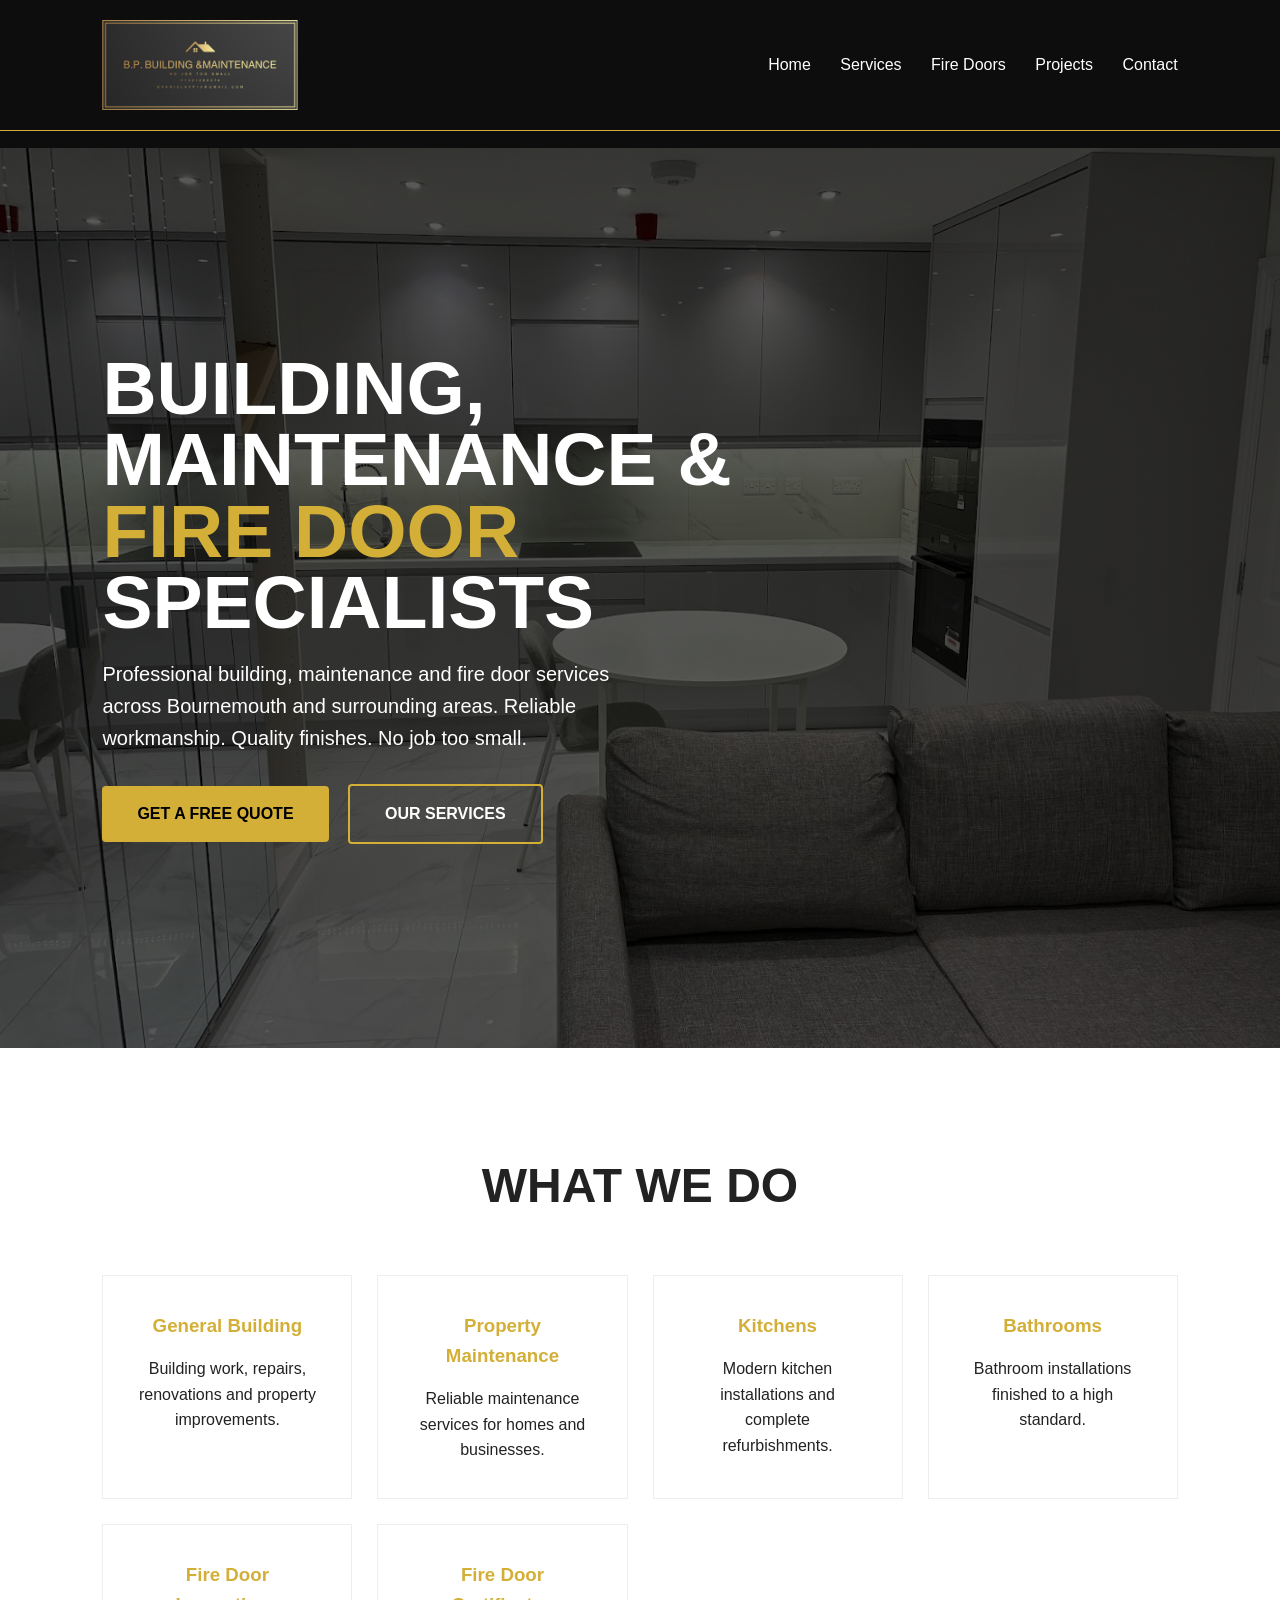
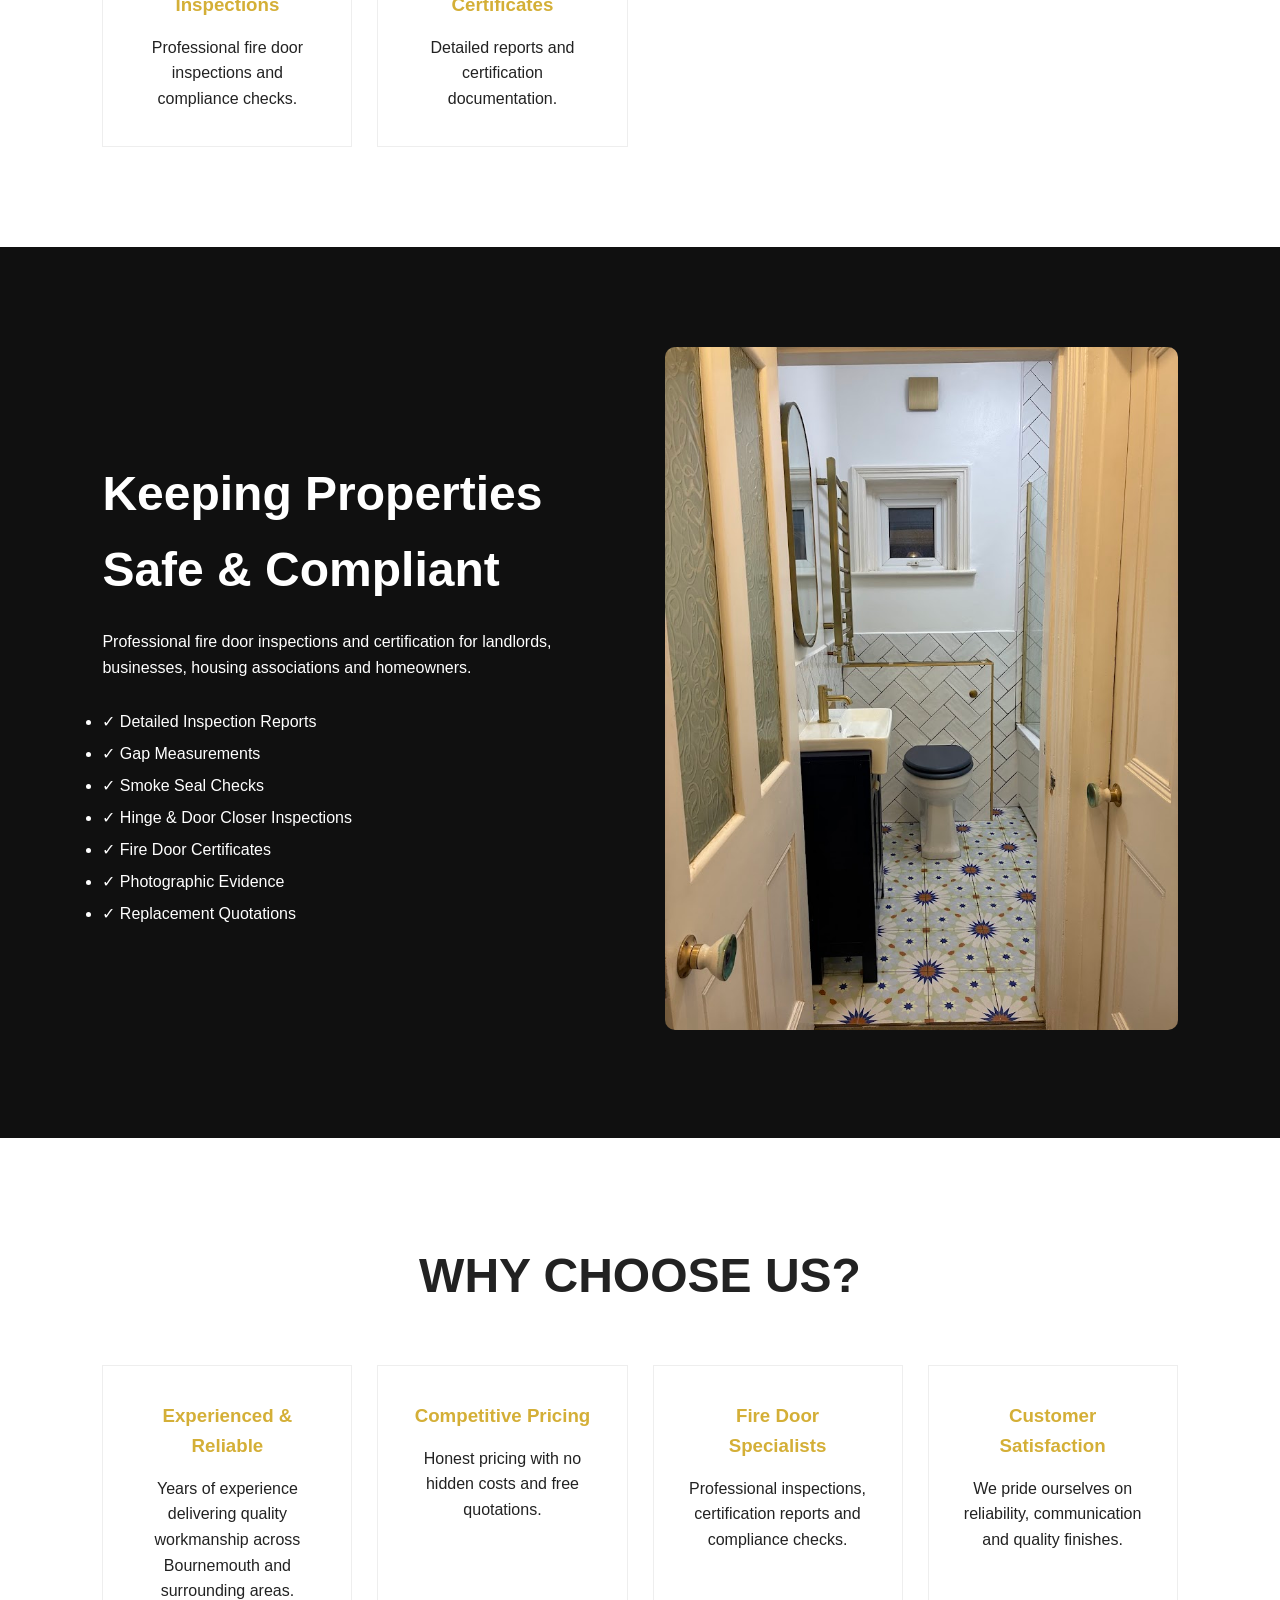
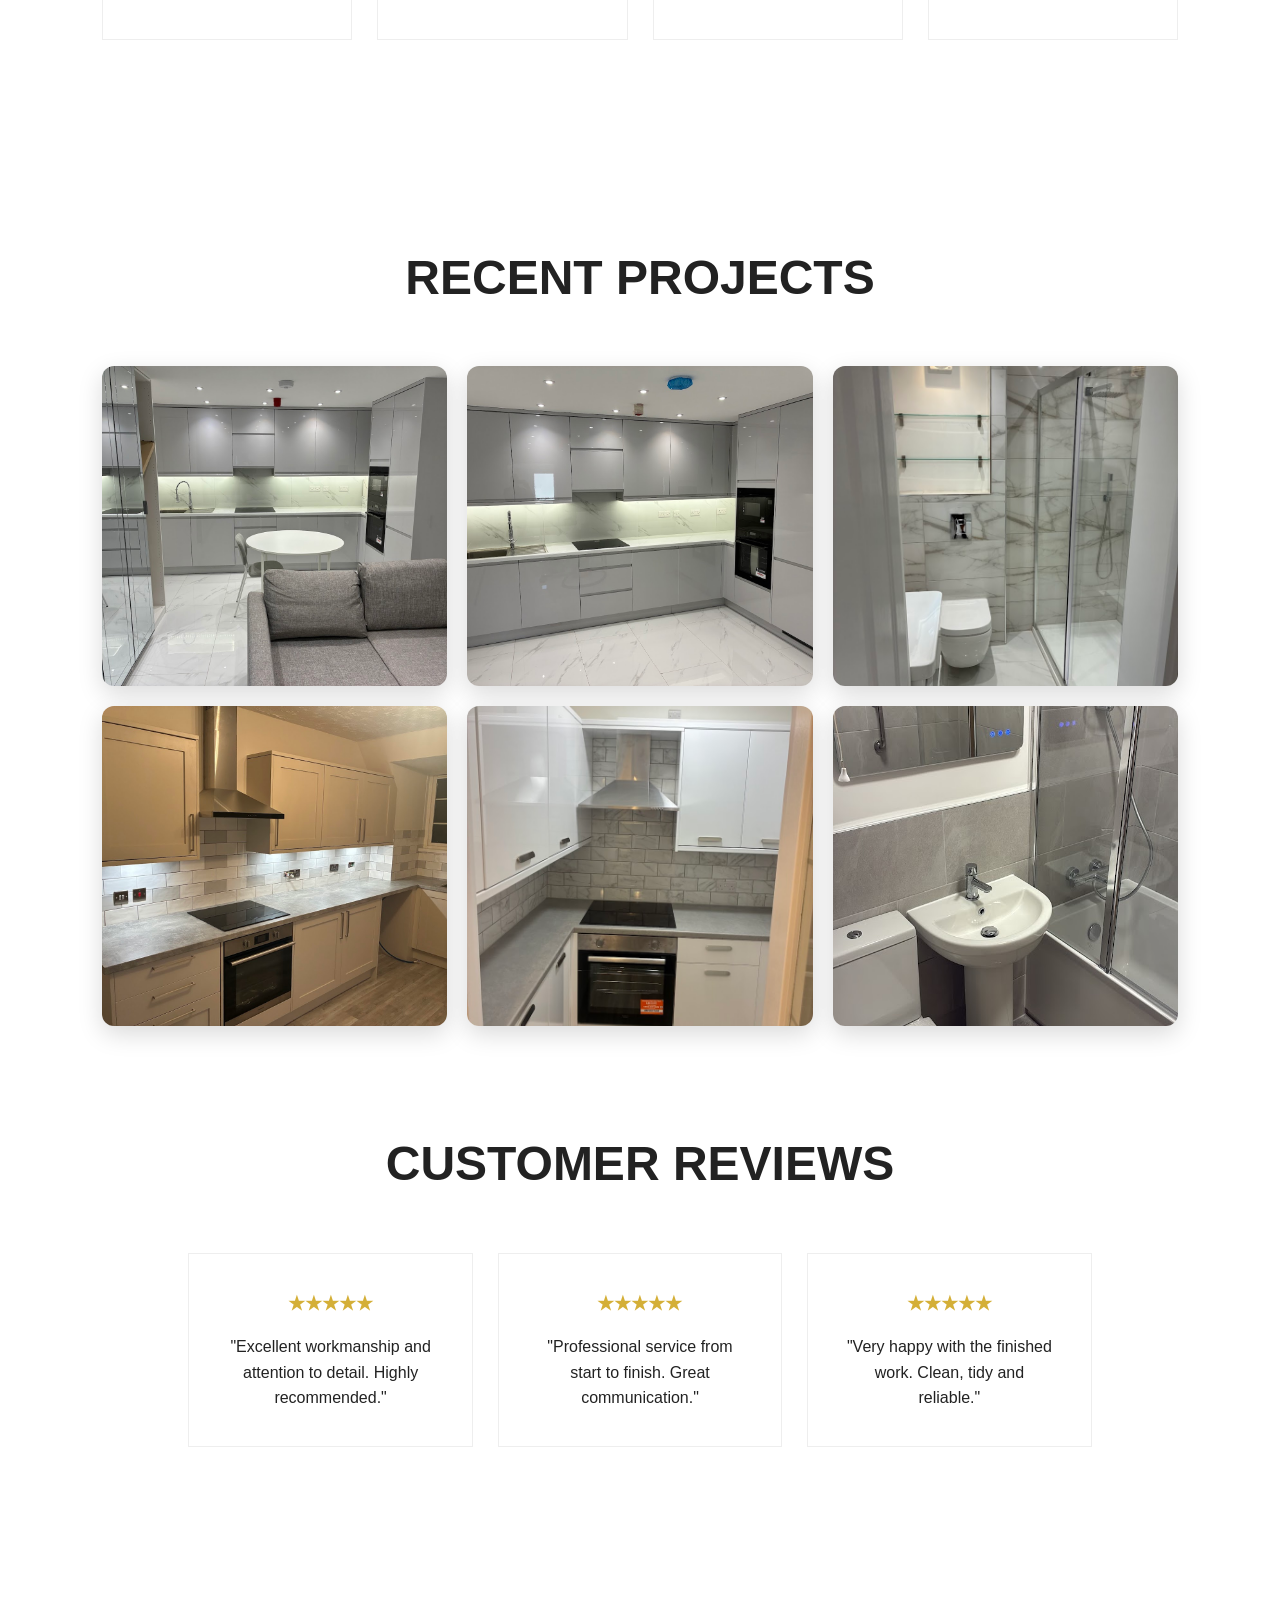
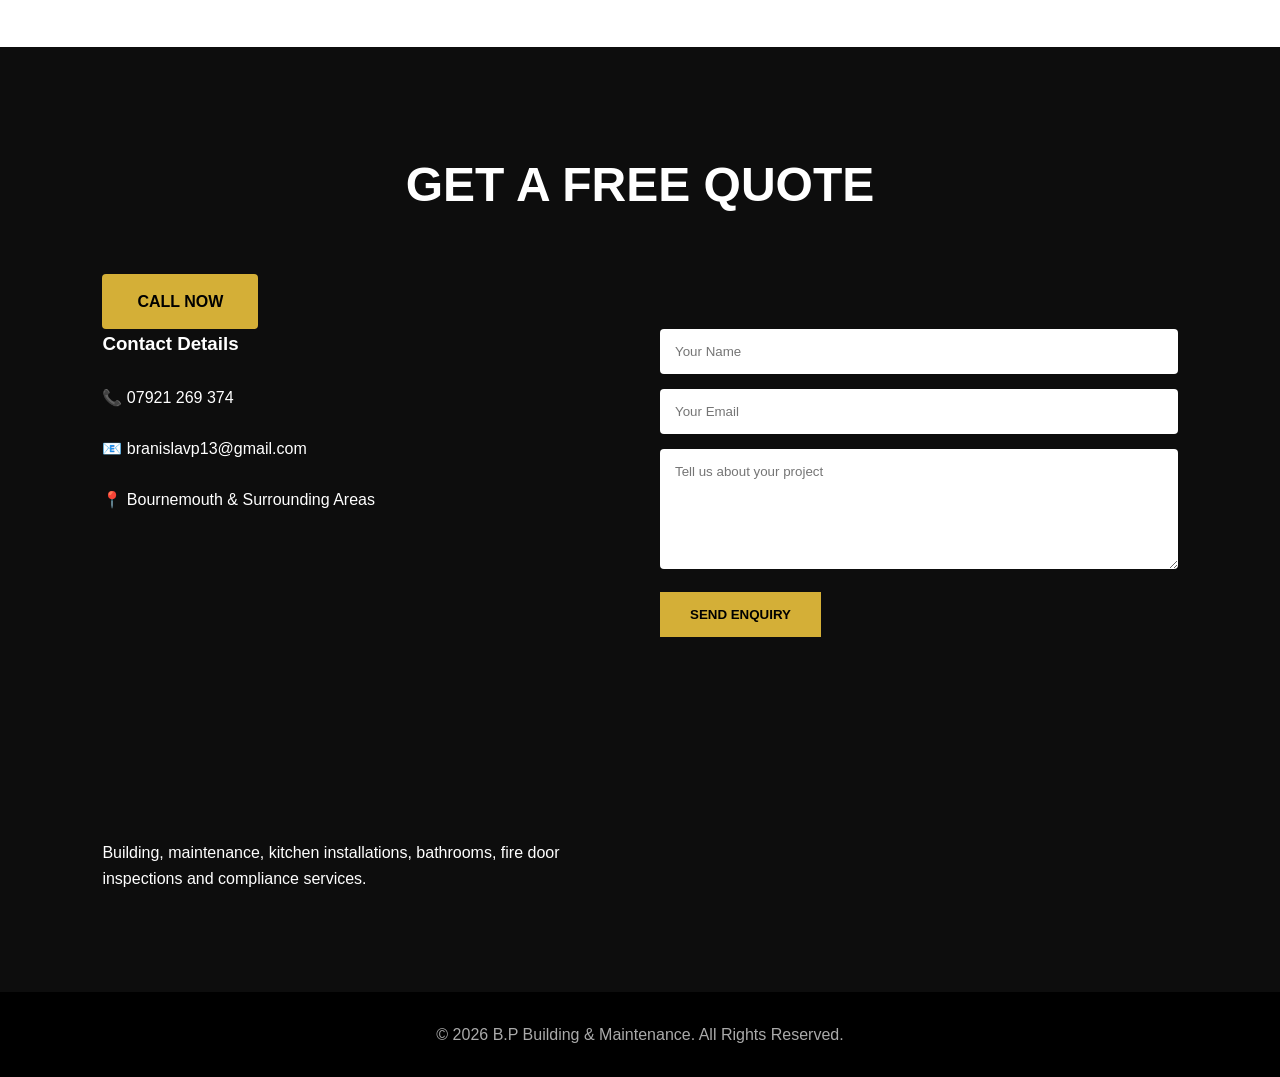
==== index.html @ b908ccd5 "Update index.html" ====
<!DOCTYPE html>
<html lang="en">
<head>
<meta charset="UTF-8">
<meta name="viewport" content="width=device-width, initial-scale=1.0">
<title>B.P Building & Maintenance</title>
<link rel="stylesheet" href="style.css">
</head>

<body>

<header>

<img src="Picture1.png" class="logo" alt="B.P Building & Maintenance">

<nav>
<a href="#home">Home</a>
<a href="#services">Services</a>
<a href="#firedoors">Fire Doors</a>
<a href="#projects">Projects</a>
<a href="#contact">Contact</a>
</nav>

</header>
<section style="background:#0d0d0d;color:white;padding:40px 8%;">
<div style="display:flex;justify-content:space-around;flex-wrap:wrap;text-align:center;gap:30px;">

<div>
<h2 style="color:#d4af37;">✓</h2>
<h3>Fully Insured</h3>
</div>

<div>
<h2 style="color:#d4af37;">£</h2>
<h3>Free Quotes</h3>
</div>

<div>
<h2 style="color:#d4af37;">★</h2>
<h3>Quality Workmanship</h3>
</div>

<div>
<h2 style="color:#d4af37;">🏠</h2>
<h3>Bournemouth Based</h3>
</div>

</div>
</section>
<section class="hero" id="home">

<div class="hero-content">

<h1>
BUILDING,<br>
MAINTENANCE &<br>
<span class="gold">FIRE DOOR</span><br>
SPECIALISTS
</h1>

<p>
Professional building, maintenance and fire door services across Bournemouth and surrounding areas.
Reliable workmanship. Quality finishes. No job too small.
</p>

<a href="#contact" class="btn">GET A FREE QUOTE</a>

<a href="#services" class="btn btn-outline">
OUR SERVICES
</a>

</div>

</section>

<section class="section" id="services">

<h2 class="section-title">WHAT WE DO</h2>

<div class="services">

<div class="card">
<h3>General Building</h3>
<p>Building work, repairs, renovations and property improvements.</p>
</div>

<div class="card">
<h3>Property Maintenance</h3>
<p>Reliable maintenance services for homes and businesses.</p>
</div>

<div class="card">
<h3>Kitchens</h3>
<p>Modern kitchen installations and complete refurbishments.</p>
</div>

<div class="card">
<h3>Bathrooms</h3>
<p>Bathroom installations finished to a high standard.</p>
</div>

<div class="card">
<h3>Fire Door Inspections</h3>
<p>Professional fire door inspections and compliance checks.</p>
</div>

<div class="card">
<h3>Fire Door Certificates</h3>
<p>Detailed reports and certification documentation.</p>
</div>

</div>

</section>

<section class="section dark" id="firedoors">

<div class="fire-grid">

<div>

<h2 style="font-size:48px;margin-bottom:20px;">
Keeping Properties Safe & Compliant
</h2>

<p>
Professional fire door inspections and certification for landlords, businesses, housing associations and homeowners.
</p>

<br>

<ul style="line-height:2;">
<li>✓ Detailed Inspection Reports</li>
<li>✓ Gap Measurements</li>
<li>✓ Smoke Seal Checks</li>
<li>✓ Hinge & Door Closer Inspections</li>
<li>✓ Fire Door Certificates</li>
<li>✓ Photographic Evidence</li>
<li>✓ Replacement Quotations</li>
</ul>

</div>

<div>

<img src="IMG_8634.jpg">

</div>

</div>

</section>
<section class="section">

<h2 class="section-title">WHY CHOOSE US?</h2>

<div class="services">

<div class="card">
<h3>Experienced & Reliable</h3>
<p>Years of experience delivering quality workmanship across Bournemouth and surrounding areas.</p>
</div>

<div class="card">
<h3>Competitive Pricing</h3>
<p>Honest pricing with no hidden costs and free quotations.</p>
</div>

<div class="card">
<h3>Fire Door Specialists</h3>
<p>Professional inspections, certification reports and compliance checks.</p>
</div>

<div class="card">
<h3>Customer Satisfaction</h3>
<p>We pride ourselves on reliability, communication and quality finishes.</p>
</div>

</div>

</section>
  
<section class="section" id="projects">

<h2 class="section-title">RECENT PROJECTS</h2>

<div class="gallery">

<img src="IMG_8243.jpg">
<img src="IMG_8172.jpg">
<img src="IMG_8234.jpg">
<img src="IMG_8374.jpg">
<img src="IMG_8561.jpg">
<img src="67DB610A-0C4D-438C-A742-4B224E9ED5FD.jpg">

</div>
<section class="section">

<h2 class="section-title">CUSTOMER REVIEWS</h2>

<div class="services">

<div class="card">
<h3>★★★★★</h3>
<p>"Excellent workmanship and attention to detail. Highly recommended."</p>
</div>

<div class="card">
<h3>★★★★★</h3>
<p>"Professional service from start to finish. Great communication."</p>
</div>

<div class="card">
<h3>★★★★★</h3>
<p>"Very happy with the finished work. Clean, tidy and reliable."</p>
</div>

</div>

</section>
</section>

<section class="section contact" id="contact">

<h2 class="section-title">GET A FREE QUOTE</h2>
<a href="tel:07921269374" class="btn">
CALL NOW
</a>

<div class="contact-grid">

<div>

<h3>Contact Details</h3>

<br>

<p>📞 07921 269 374</p>

<br>

<p>📧 branislavp13@gmail.com</p>

<br>

<p>📍 Bournemouth & Surrounding Areas</p>
<iframe
src="https://www.google.com/maps?q=Bournemouth&output=embed"
width="100%"
height="300"
style="border:0;border-radius:10px;margin-top:20px;">
</iframe>

<br>

<p>
Building, maintenance, kitchen installations, bathrooms,
fire door inspections and compliance services.
</p>

</div>

<div>

<form action="https://formsubmit.co/branislavp13@gmail.com" method="POST">
<input type="hidden" name="_captcha" value="false">
<input type="hidden" name="_subject" value="New Website Enquiry">
<input type="hidden" name="_next" value="https://brianpalascak23-sketch.github.io/bpbuildingmaintenance/">

<input type="text" name="name" placeholder="Your Name">

<input type="email" name="email" placeholder="Your Email">

<textarea name="message" rows="6" placeholder="Tell us about your project"></textarea>
<button type="submit">
SEND ENQUIRY
</button>

</form>

</div>

</div>

</section>

<footer>

© 2026 B.P Building & Maintenance. All Rights Reserved.

</footer>

</body>
</html>
---- style.css ----
*{
margin:0;
padding:0;
box-sizing:border-box;
font-family:'Segoe UI',sans-serif;
scroll-behavior:smooth;
}

body{
background:#fff;
color:#222;
line-height:1.6;
}

header{
position:fixed;
top:0;
left:0;
width:100%;
padding:20px 8%;
background:#0d0d0d;
display:flex;
justify-content:space-between;
align-items:center;
z-index:1000;
border-bottom:1px solid #d4af37;
}

.logo{
height:90px;
}

nav a{
color:white;
text-decoration:none;
margin-left:25px;
font-weight:500;
}

nav a:hover{
color:#d4af37;
}

.hero{
height:100vh;
background:
linear-gradient(rgba(0,0,0,.65),rgba(0,0,0,.65)),
url("IMG_8243.jpg");
background-size:cover;
background-position:center;
display:flex;
align-items:center;
padding:0 8%;
color:white;
}

.hero-content{
max-width:700px;
}

.hero h1{
font-size:75px;
line-height:0.95;
margin-bottom:20px;
}

.gold{
color:#d4af37;
}

.hero p{
font-size:20px;
max-width:550px;
margin-bottom:30px;
}

.btn{
display:inline-block;
padding:15px 35px;
background:#d4af37;
color:black;
font-weight:700;
text-decoration:none;
margin-right:15px;
border-radius:4px;
}

.btn-outline{
background:transparent;
border:2px solid #d4af37;
color:white;
}

.section{
padding:100px 8%;
}

.section-title{
text-align:center;
font-size:48px;
margin-bottom:50px;
}

.services{
display:grid;
grid-template-columns:repeat(auto-fit,minmax(250px,1fr));
gap:25px;
}

.card{
padding:35px;
border:1px solid #eee;
text-align:center;
transition:.3s;
}

.card:hover{
transform:translateY(-5px);
box-shadow:0 10px 25px rgba(0,0,0,.1);
}

.card h3{
color:#d4af37;
margin-bottom:15px;
}

.dark{
background:#101010;
color:white;
}

.fire-grid{
display:grid;
grid-template-columns:1fr 1fr;
gap:50px;
align-items:center;
}

.fire-grid img{
width:100%;
border-radius:10px;
}

.gallery{
display:grid;
grid-template-columns:repeat(auto-fit,minmax(300px,1fr));
gap:20px;
}

.gallery img{
width:100%;
height:320px;
object-fit:cover;
border-radius:12px;
transition:.3s;
cursor:pointer;
box-shadow:0 8px 25px rgba(0,0,0,.15);
}

.gallery img:hover{
transform:scale(1.04);
box-shadow:0 12px 30px rgba(0,0,0,.25);
}

.gallery img:hover{
transform:scale(1.03);
}

.contact{
background:#0d0d0d;
color:white;
}

.contact-grid{
display:grid;
grid-template-columns:1fr 1fr;
gap:40px;
}

input,textarea{
width:100%;
padding:15px;
margin-bottom:15px;
border:none;
border-radius:4px;
}

button{
background:#d4af37;
border:none;
padding:15px 30px;
font-weight:700;
cursor:pointer;
}

footer{
background:black;
color:#aaa;
text-align:center;
padding:30px;
}

@media(max-width:900px){

.hero h1{
font-size:50px;
}

.fire-grid,
.contact-grid{
grid-template-columns:1fr;
}

nav{
display:none;
}

}
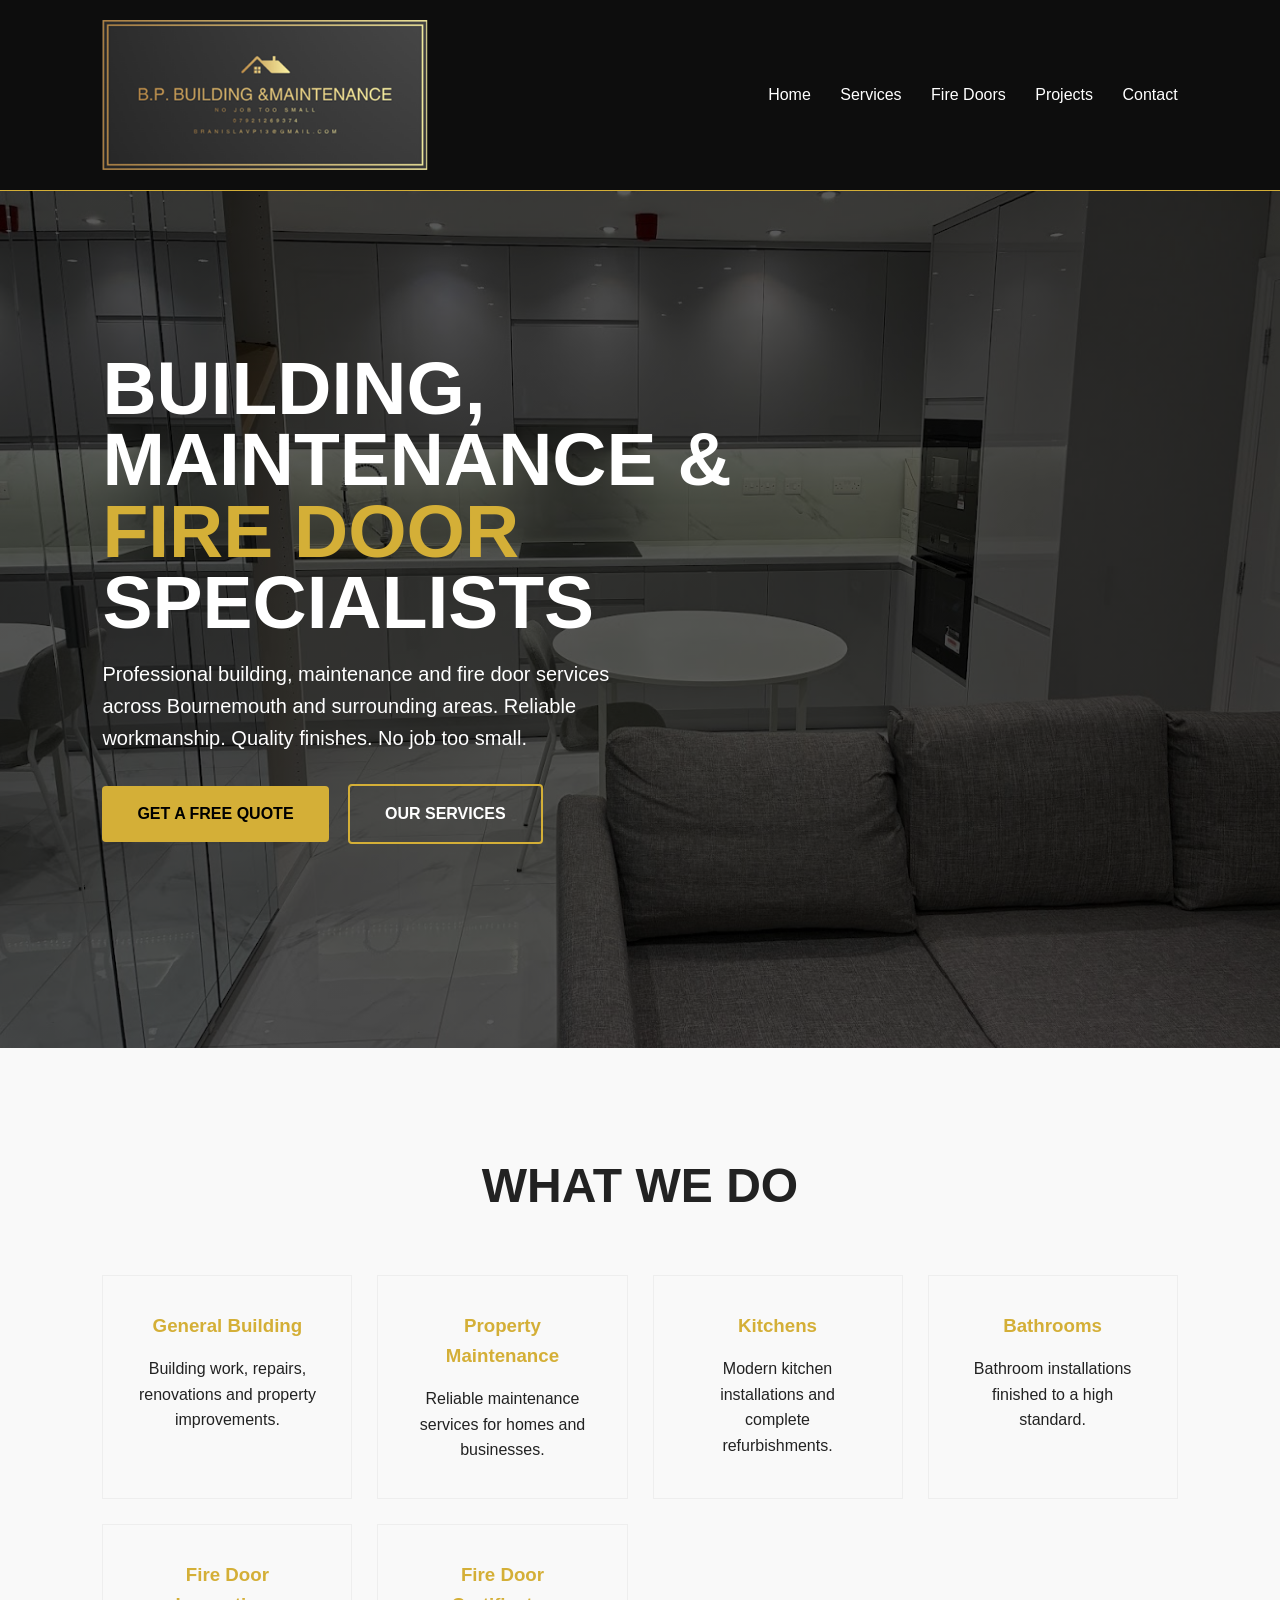
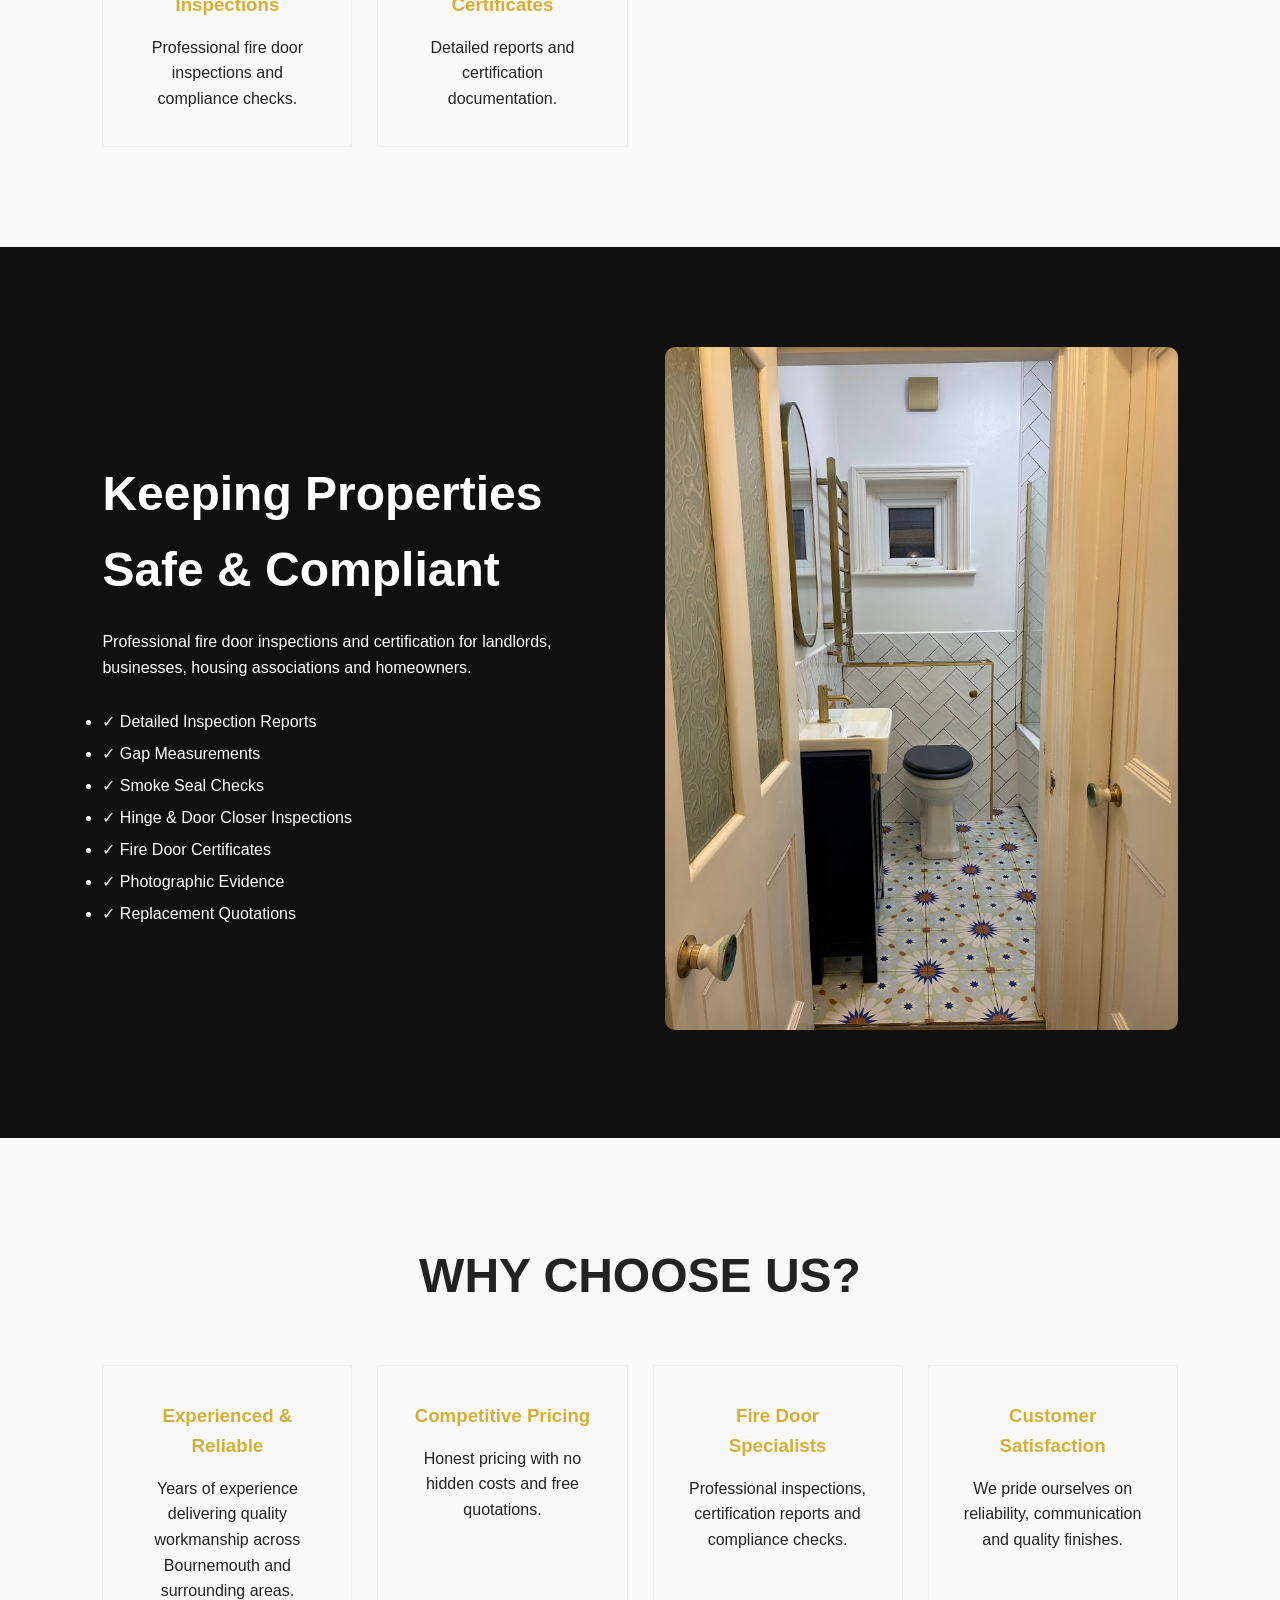
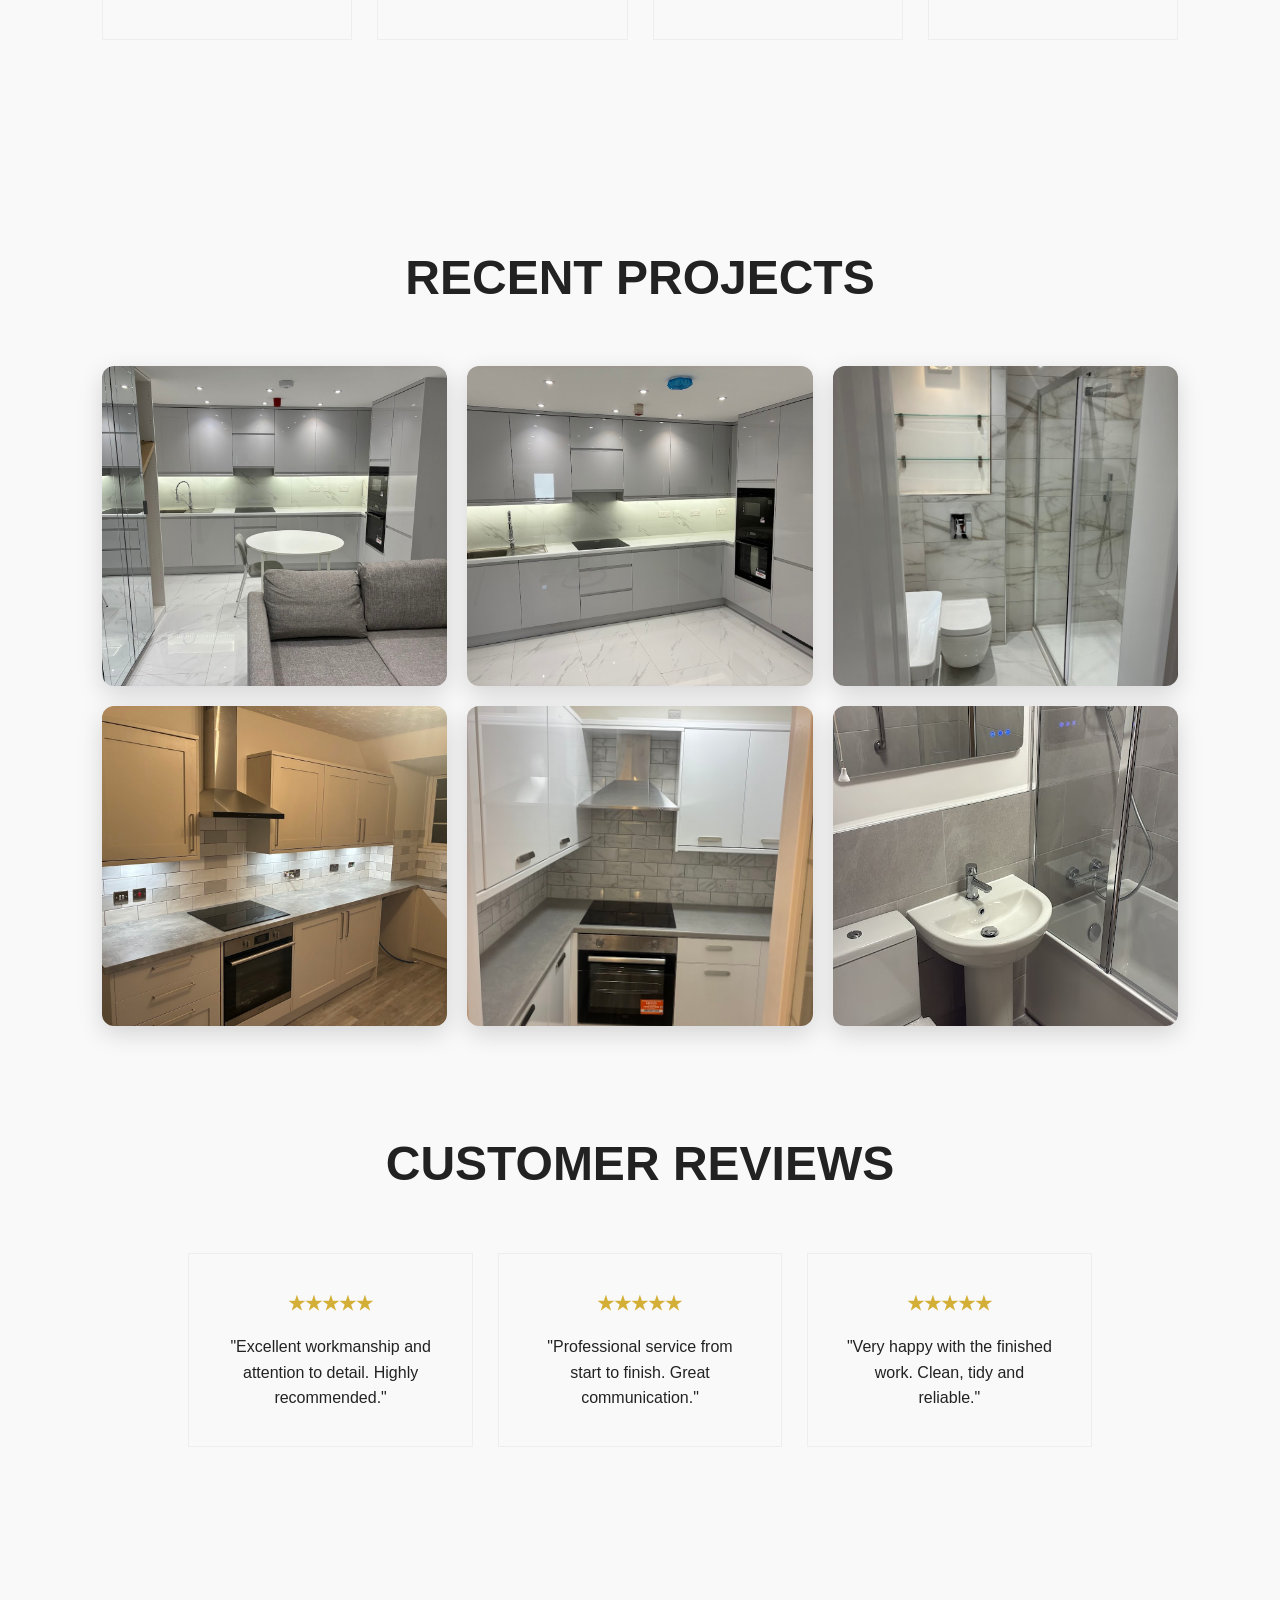
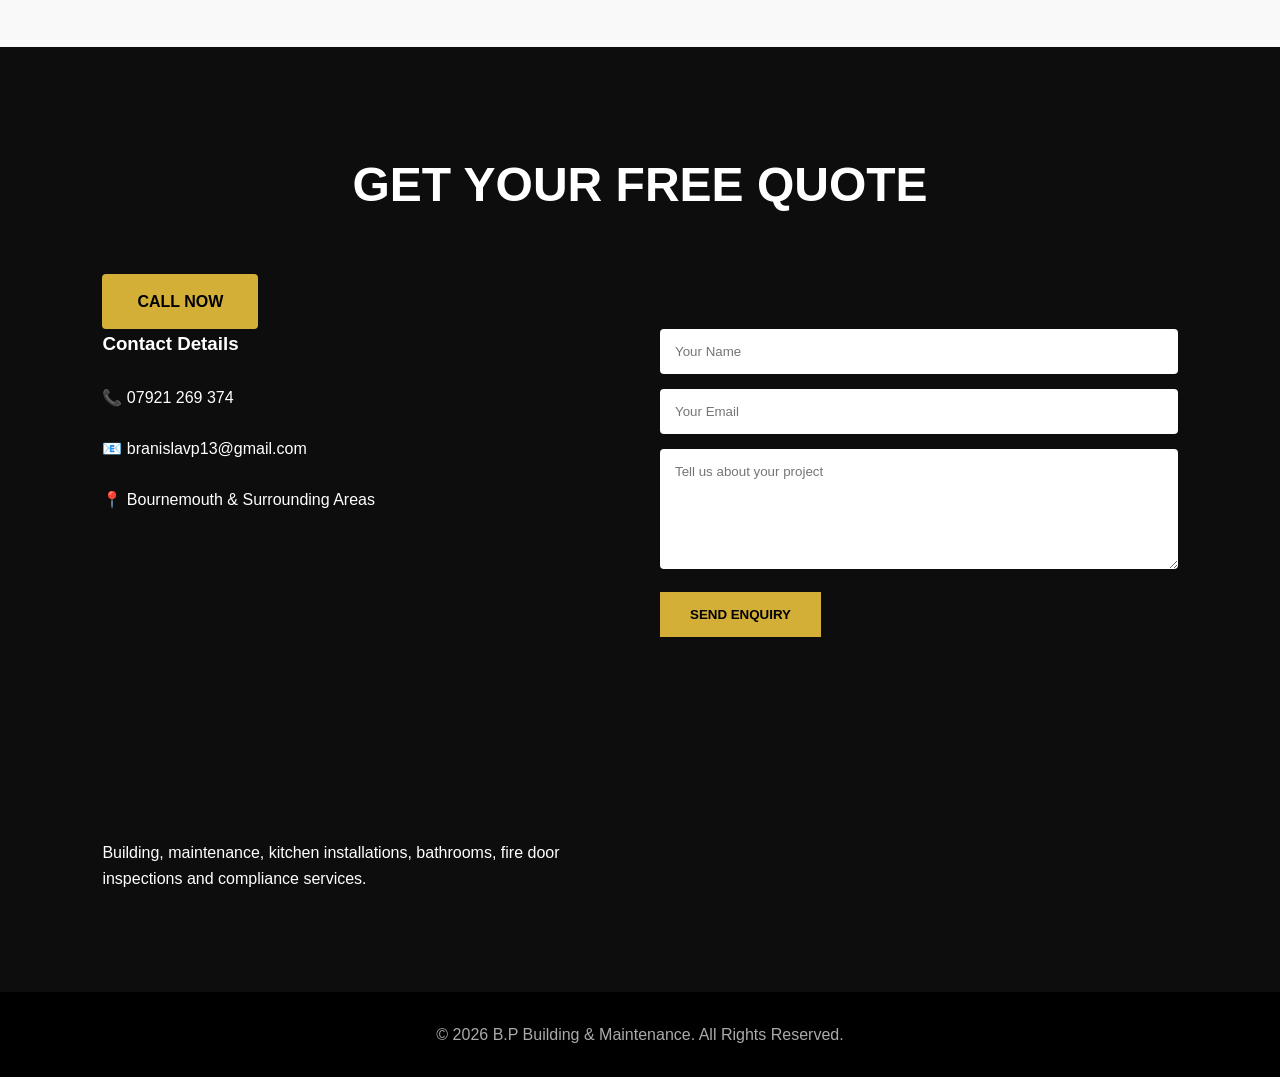
==== commit 72b8c203: "Update index.html" ====
--- a/index.html
+++ b/index.html
@@ -16,7 +16,7 @@
 <nav>
 <a href="#home">Home</a>
 <a href="#services">Services</a>
-<a href="#firedoors">Fire Doors</a>
+<a href="firedoors.html">Fire Doors</a>
 <a href="#projects">Projects</a>
 <a href="#contact">Contact</a>
 </nav>
@@ -222,7 +222,7 @@
 
 <section class="section contact" id="contact">
 
-<h2 class="section-title">GET A FREE QUOTE</h2>
+<h2 class="section-title">GET YOUR FREE QUOTE</h2>
 <a href="tel:07921269374" class="btn">
 CALL NOW
 </a>
--- a/style.css
+++ b/style.css
@@ -7,7 +7,7 @@
 }
 
 body{
-background:#fff;
+background:#f9f9f9;
 color:#222;
 line-height:1.6;
 }
@@ -27,7 +27,7 @@
 }
 
 .logo{
-height:90px;
+height:150px;
 }
 
 nav a{
@@ -215,5 +215,19 @@
 display:none;
 }
 
-}
-
+select{
+width:100%;
+padding:15px;
+margin-bottom:15px;
+border:none;
+border-radius:4px;
+font-size:16px;
+background:white;
+height:52px;
+}
+
+  button:hover{
+opacity:0.9;
+transform:translateY(-2px);
+transition:0.3s;
+}
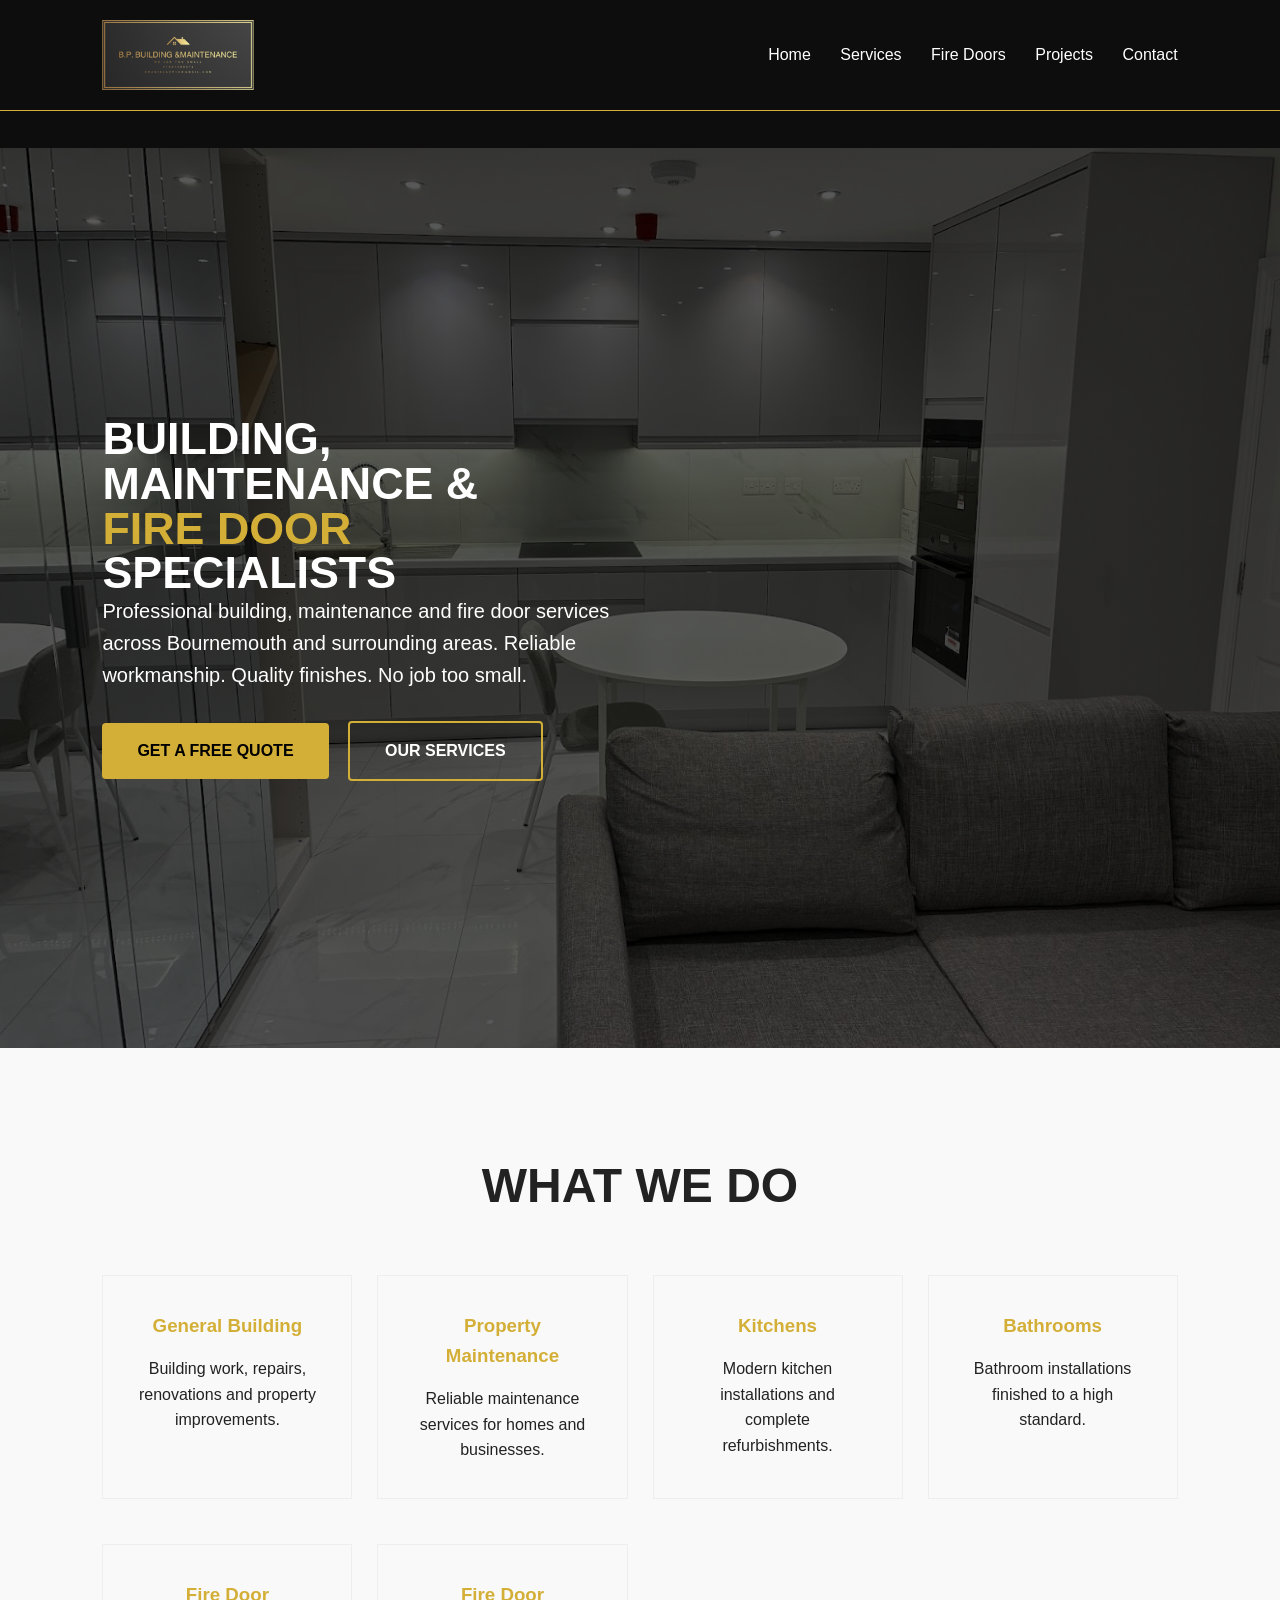
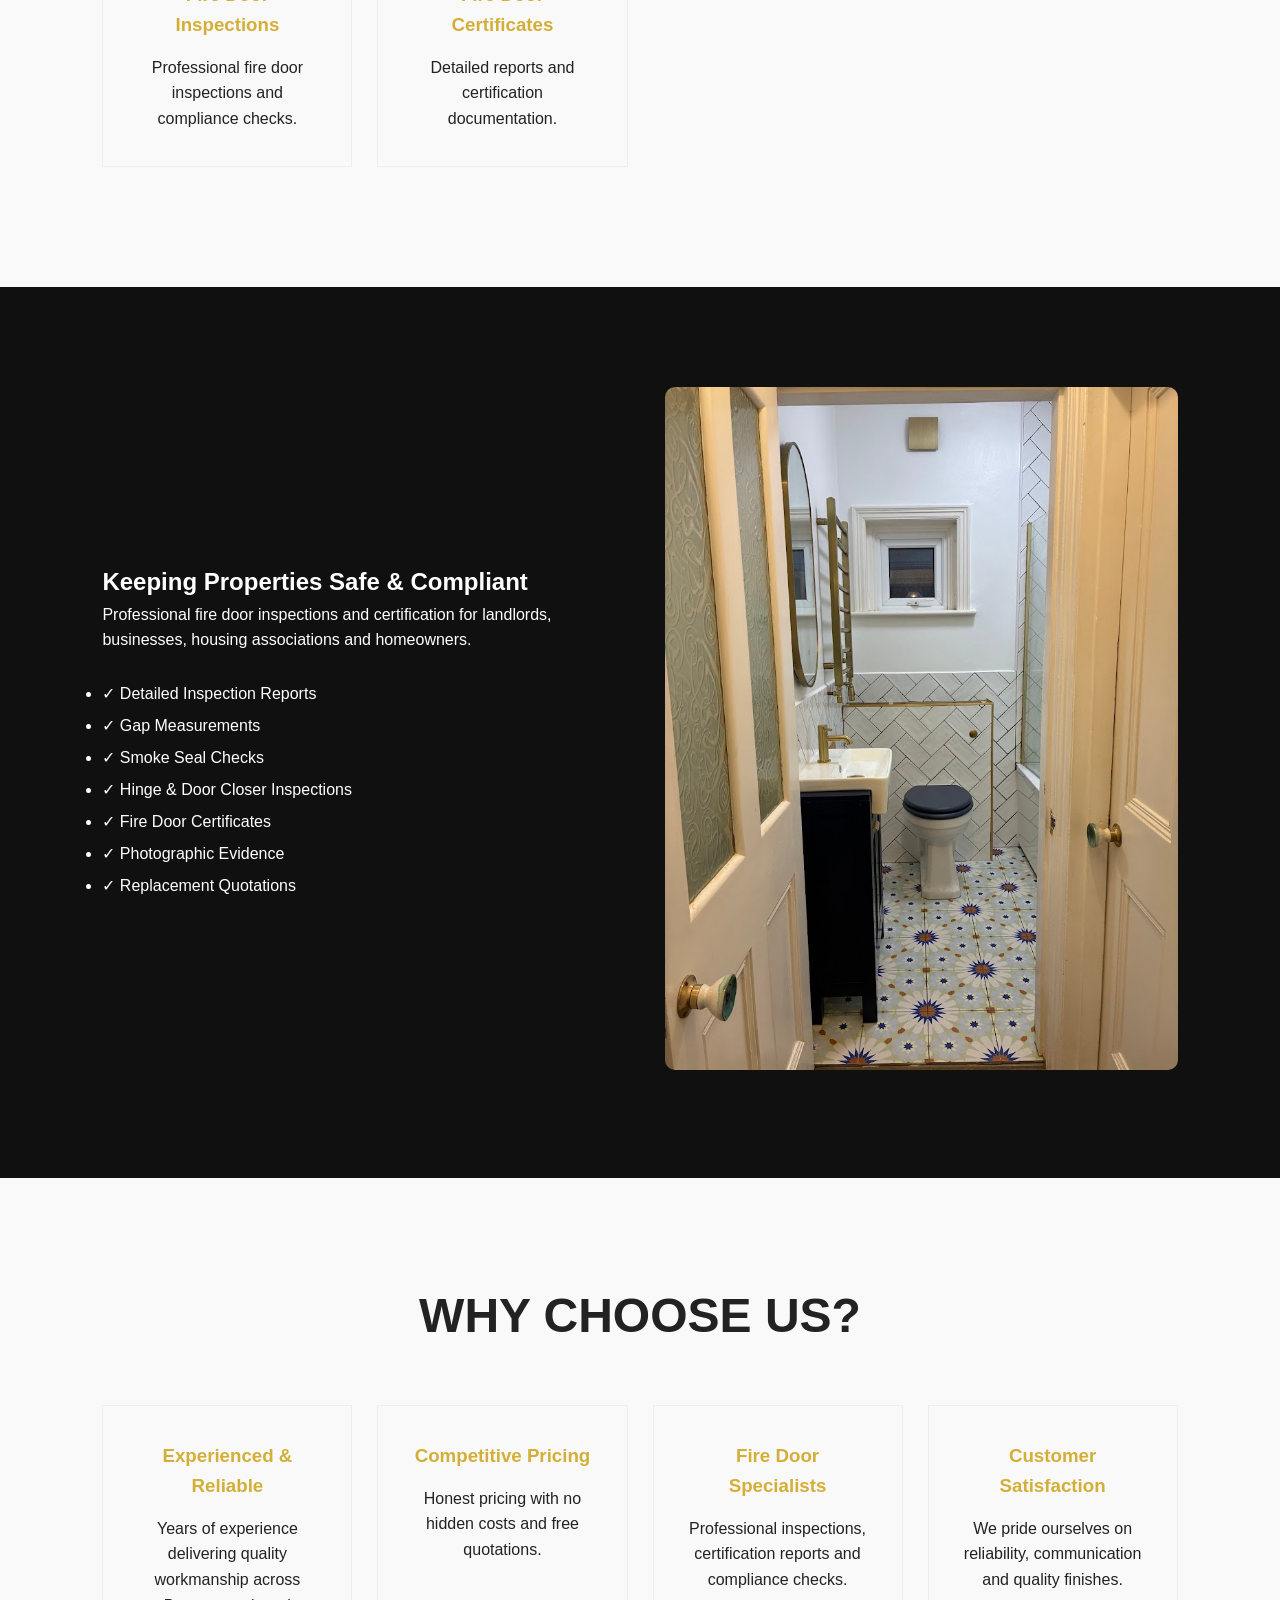
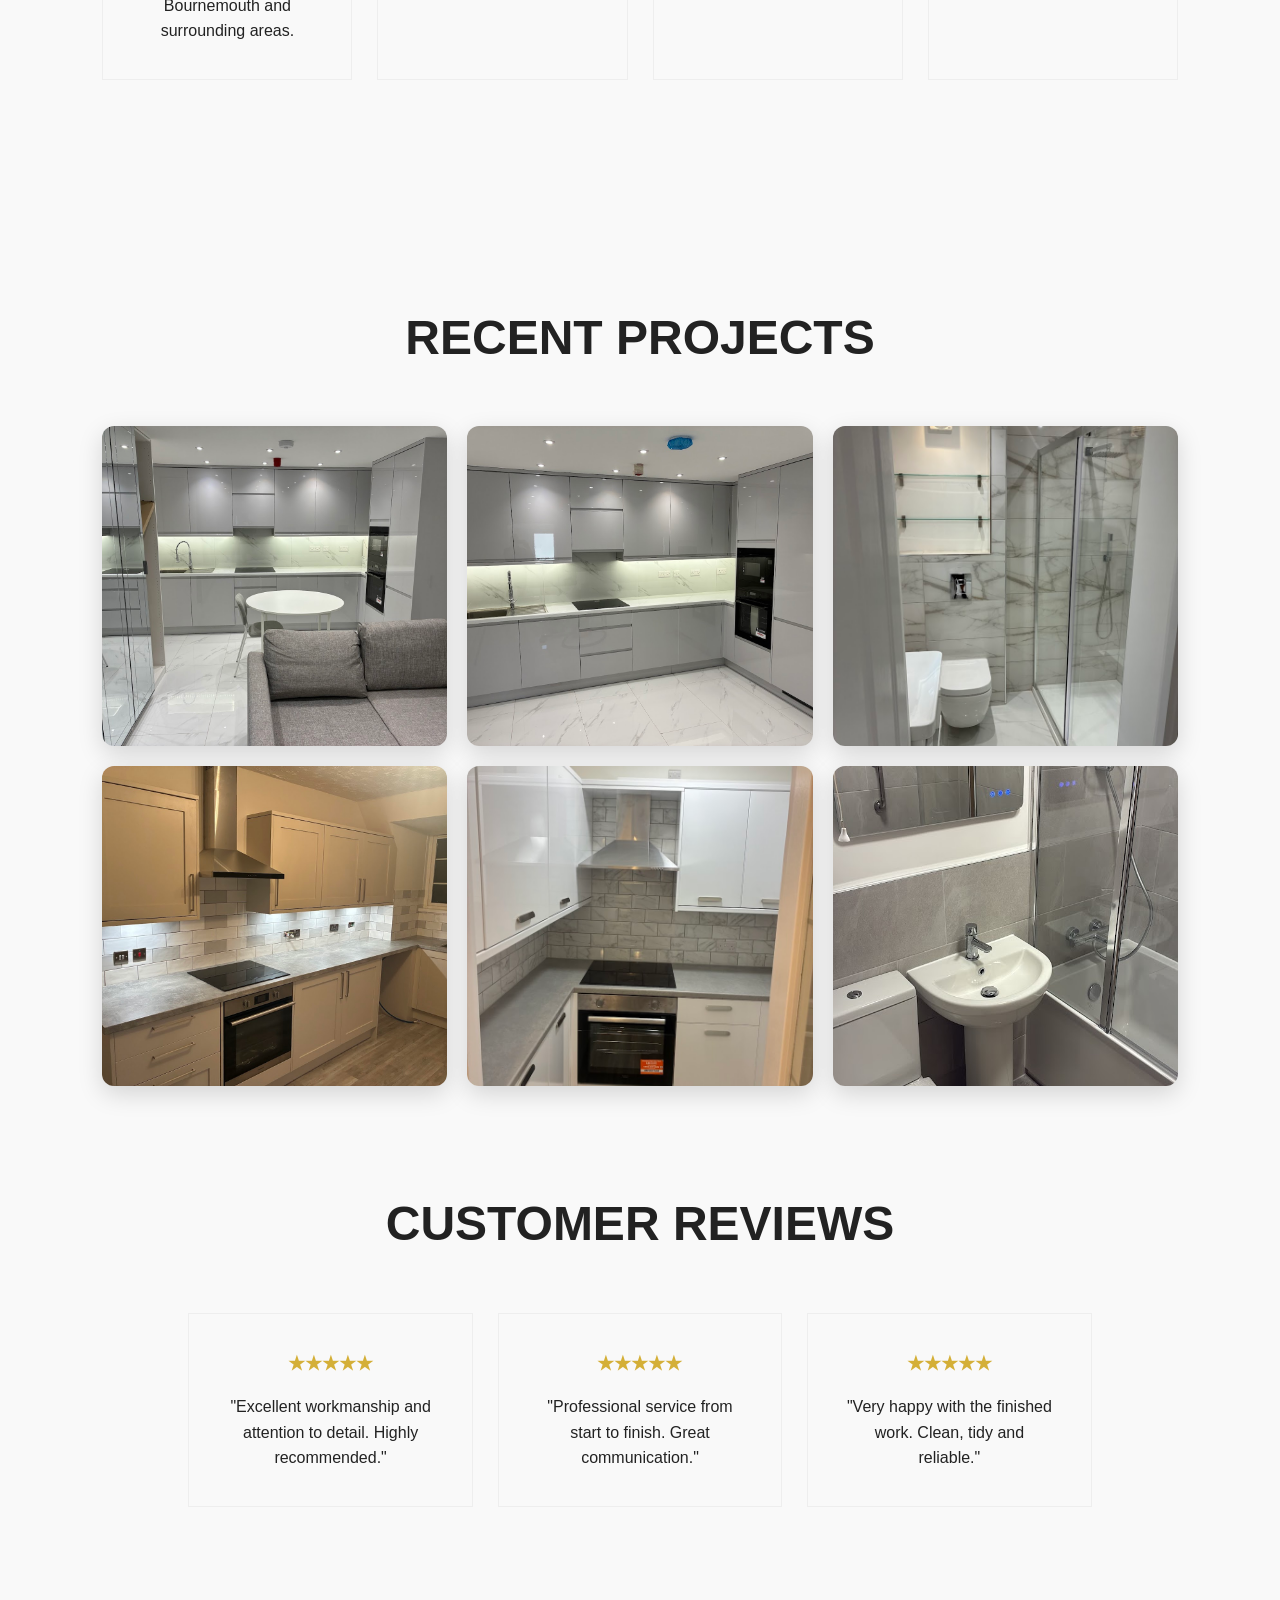
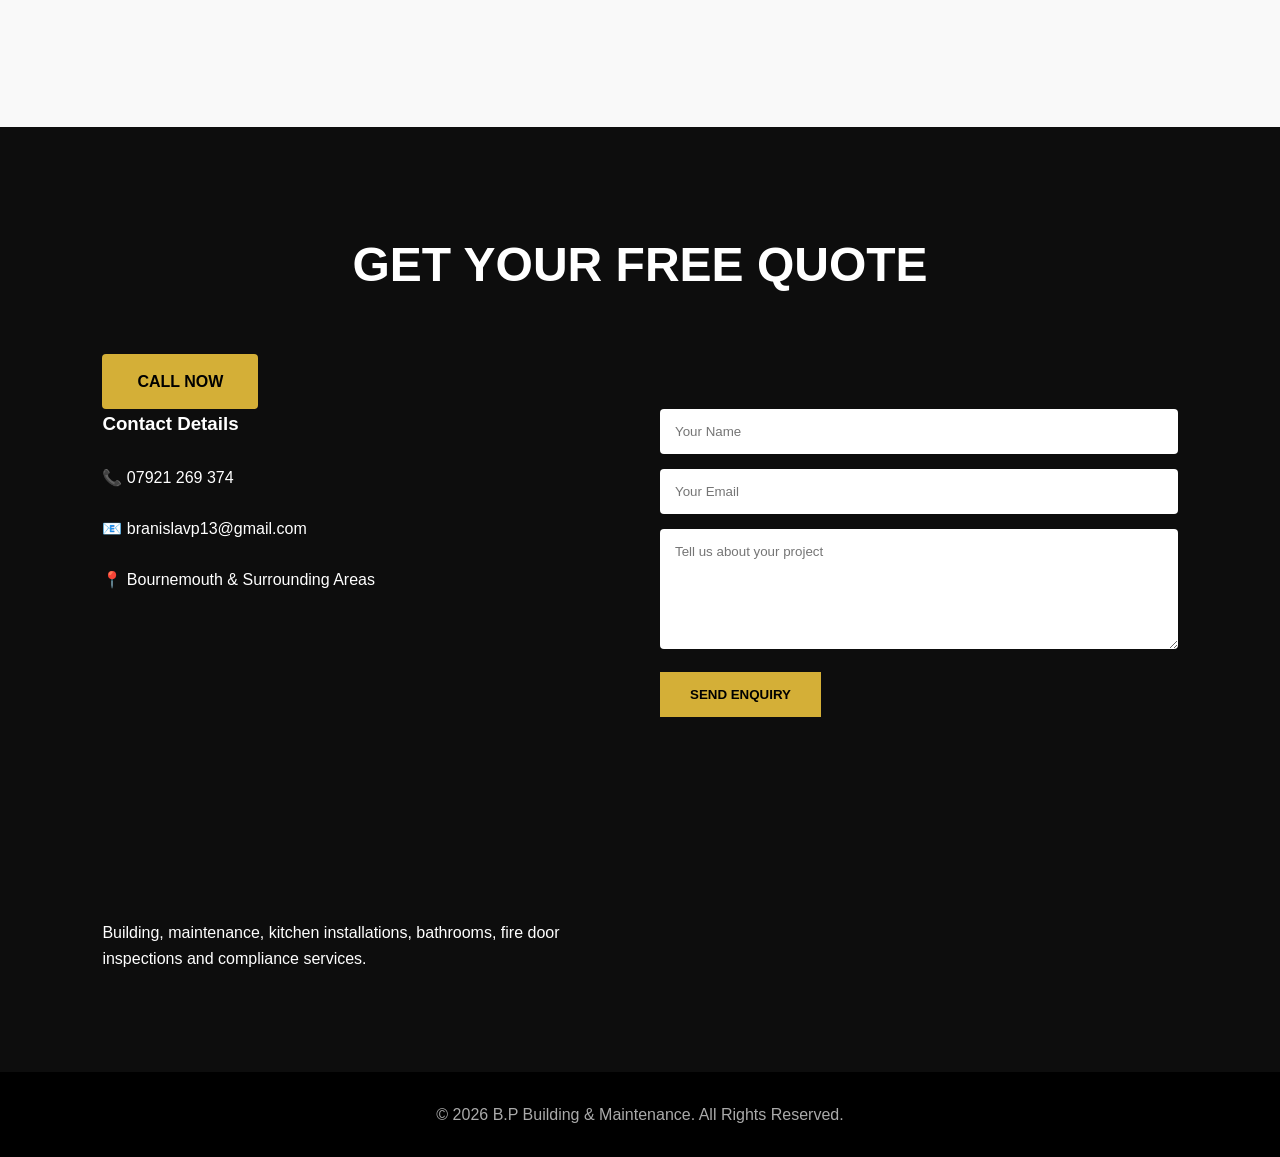
==== commit 64cc6cb2: "Update index.html" ====
--- a/index.html
+++ b/index.html
@@ -119,7 +119,7 @@
 
 <div>
 
-<h2 style="font-size:48px;margin-bottom:20px;">
+<h2 class="fire-title">
 Keeping Properties Safe & Compliant
 </h2>
 
--- a/style.css
+++ b/style.css
@@ -27,7 +27,7 @@
 }
 
 .logo{
-height:150px;
+height:70px;
 }
 
 nav a{
@@ -59,11 +59,14 @@
 }
 
 .hero h1{
-font-size:75px;
-line-height:0.95;
-margin-bottom:20px;
-}
-
+    font-size: 2.8rem;
+    line-height: 1;
+
+
+}
+.card{
+    margin-bottom:20px;
+}
 .gold{
 color:#d4af37;
 }
@@ -231,3 +234,11 @@
 transform:translateY(-2px);
 transition:0.3s;
 }
+  input,
+textarea,
+select{
+    width:100%;
+    padding:16px;
+    font-size:16px;
+    box-sizing:border-box;
+}
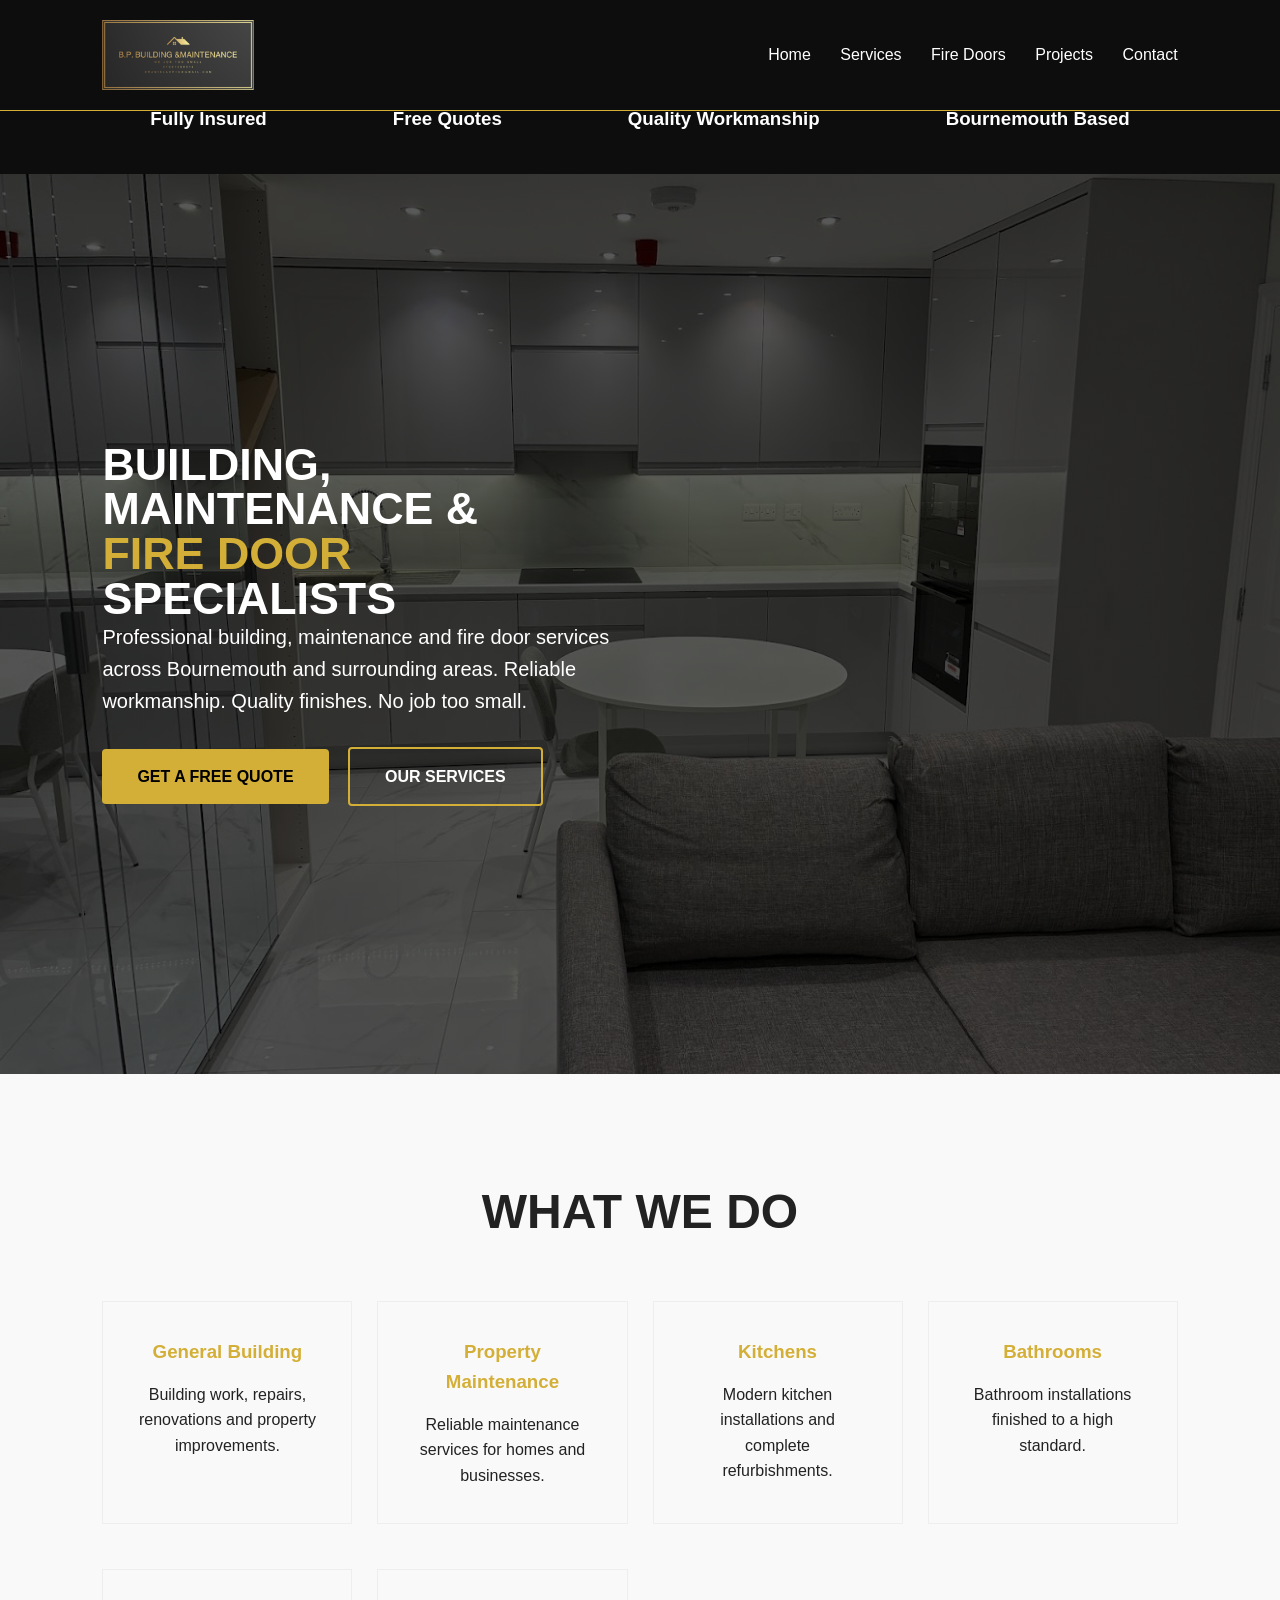
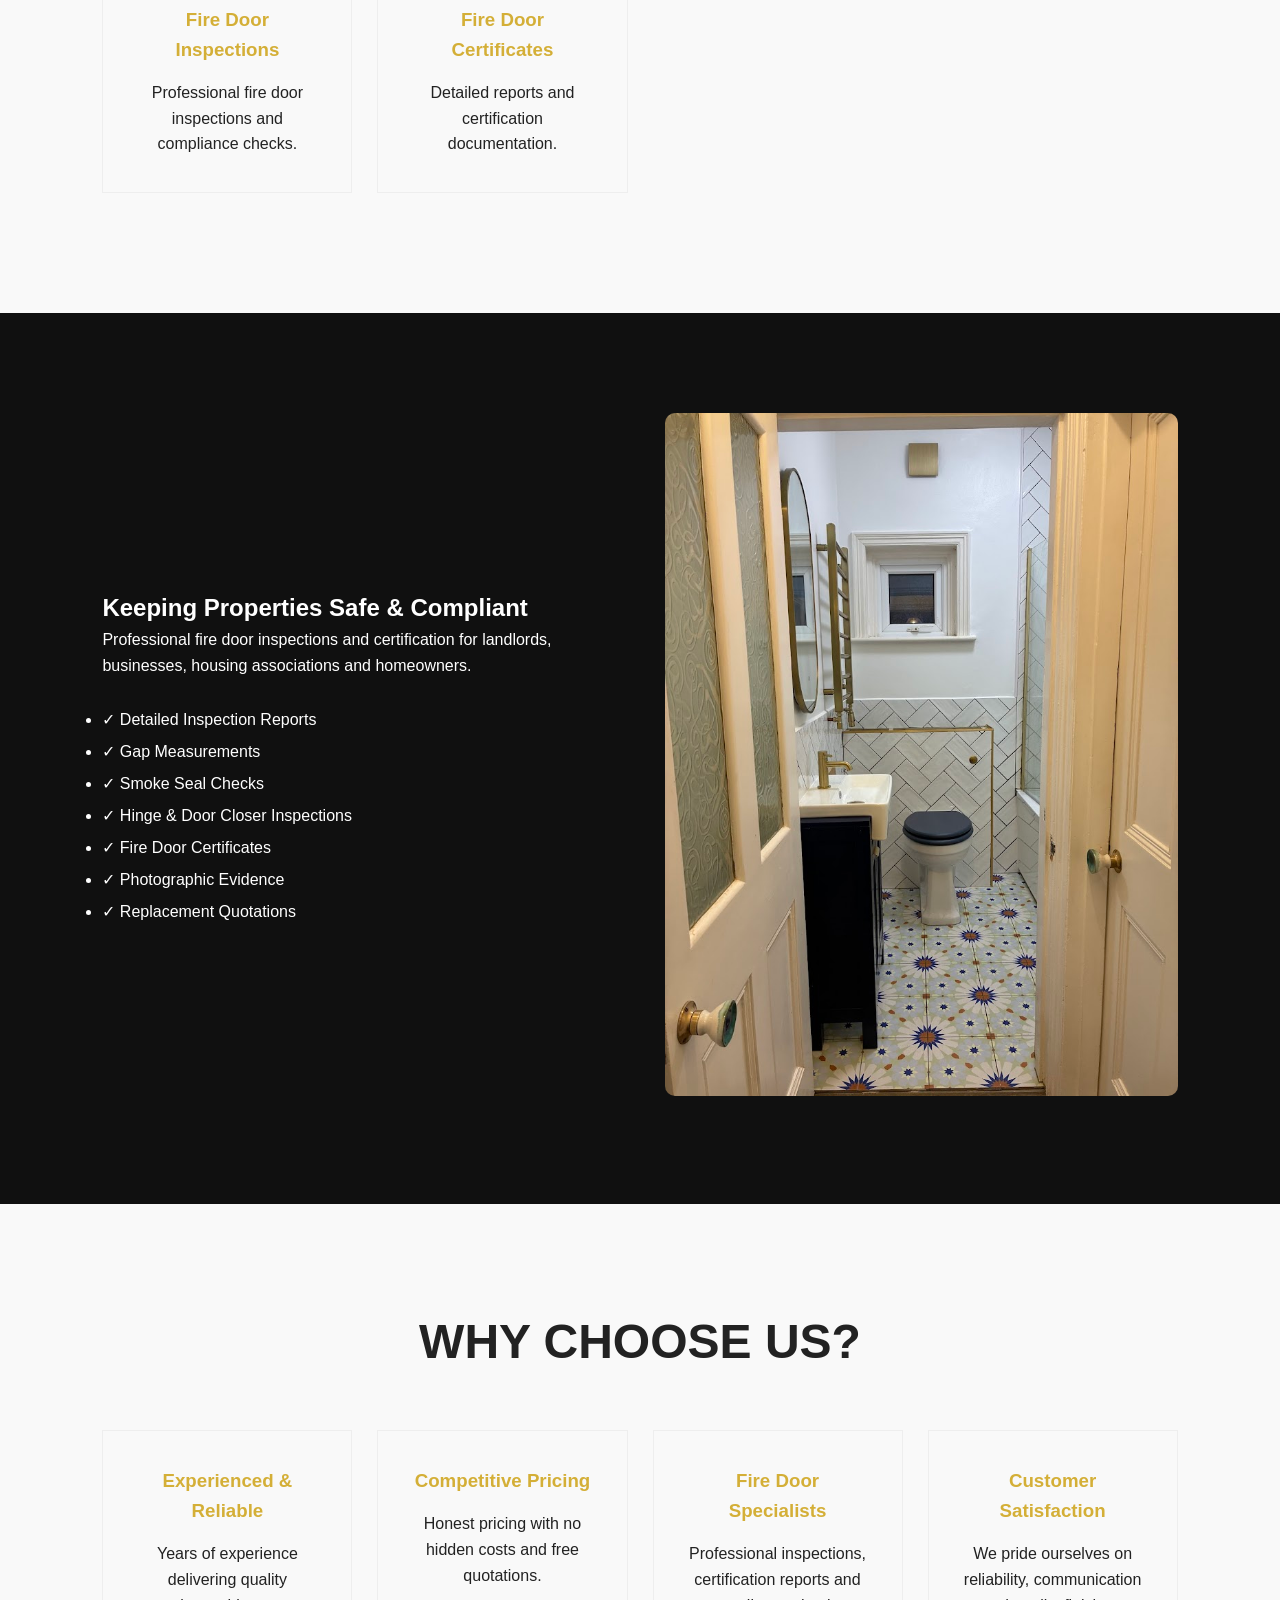
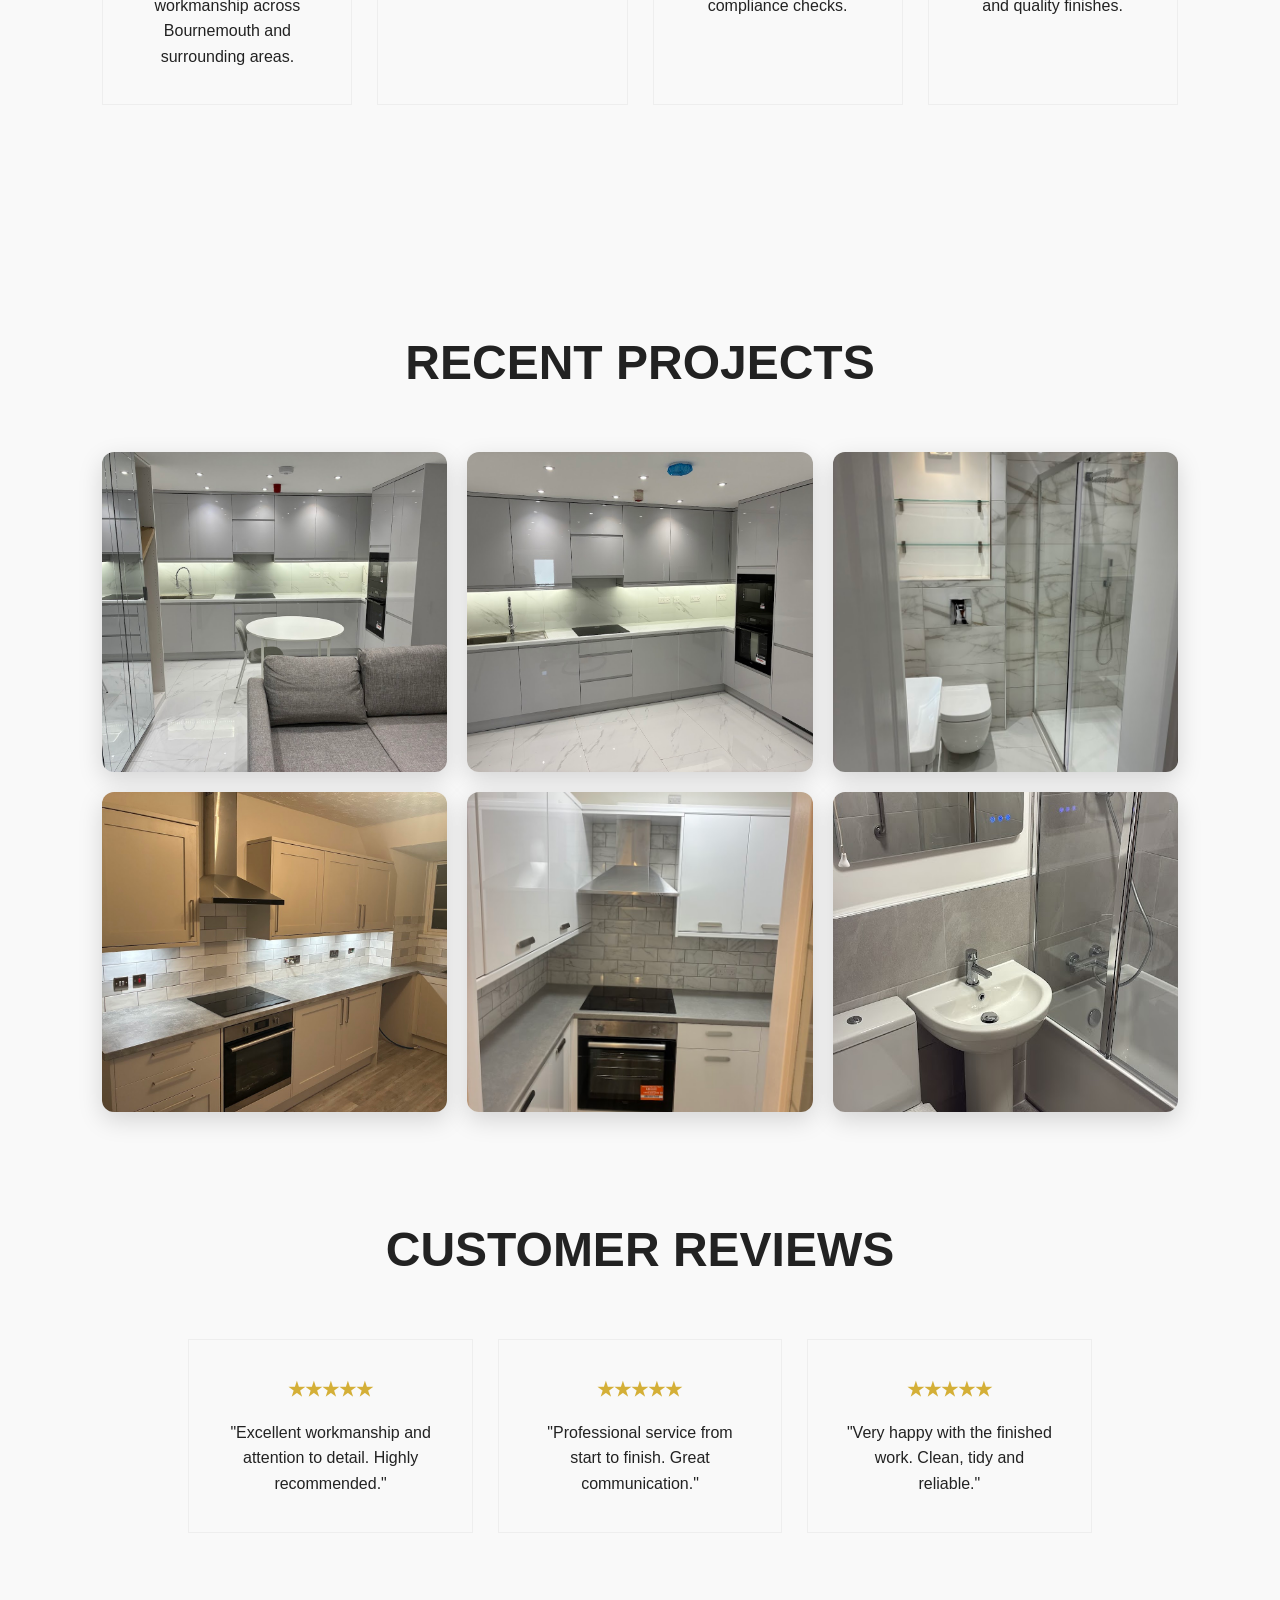
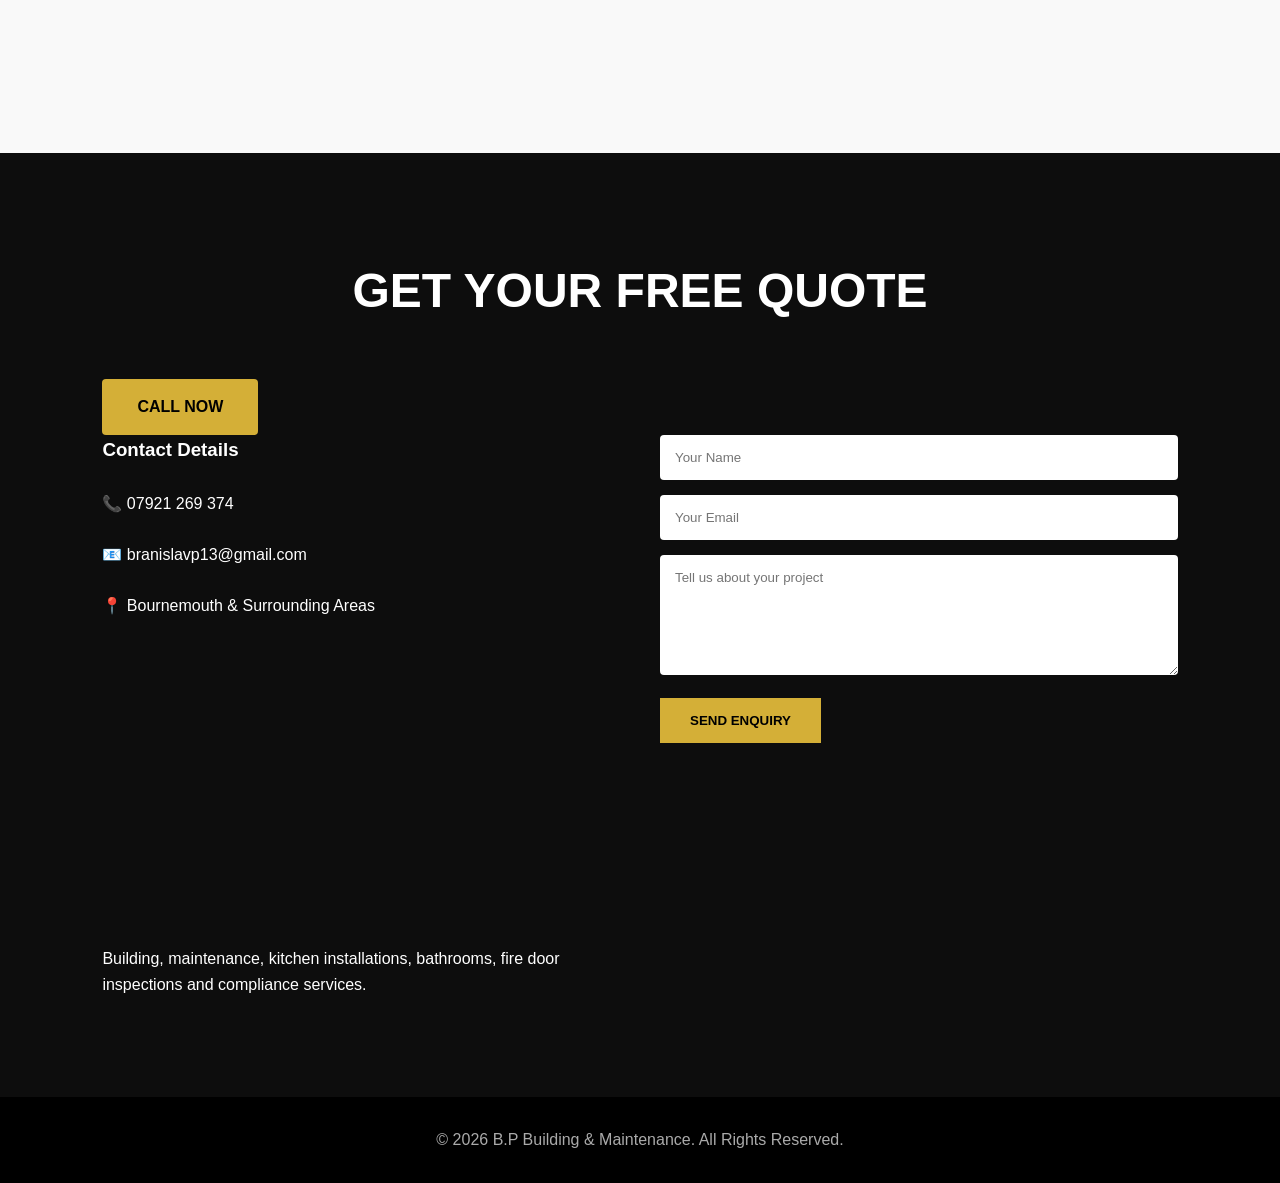
==== commit 4b0b5239: "Update index.html" ====
--- a/index.html
+++ b/index.html
@@ -6,7 +6,9 @@
 <title>B.P Building & Maintenance</title>
 <link rel="stylesheet" href="style.css">
 </head>
-
+<a href="tel:07921269374" class="call-button">
+📞 Call Now
+</a>
 <body>
 
 <header>
--- a/style.css
+++ b/style.css
@@ -242,3 +242,43 @@
     font-size:16px;
     box-sizing:border-box;
 }
+    .fire-title{
+    font-size:48px;
+}
+
+@media (max-width:768px){
+    .fire-title{
+        font-size:32px;
+    }
+}
+
+@media (max-width:768px){
+
+nav{
+display:flex;
+flex-direction:column;
+gap:15px;
+text-align:center;
+}
+
+}
+
+@media (max-width:768px){
+
+.hero h1{
+font-size:42px;
+line-height:1.1;
+}
+
+.hero p{
+font-size:16px;
+}
+
+}
+    @media (max-width:768px){
+
+.gallery{
+grid-template-columns:1fr;
+}
+
+}
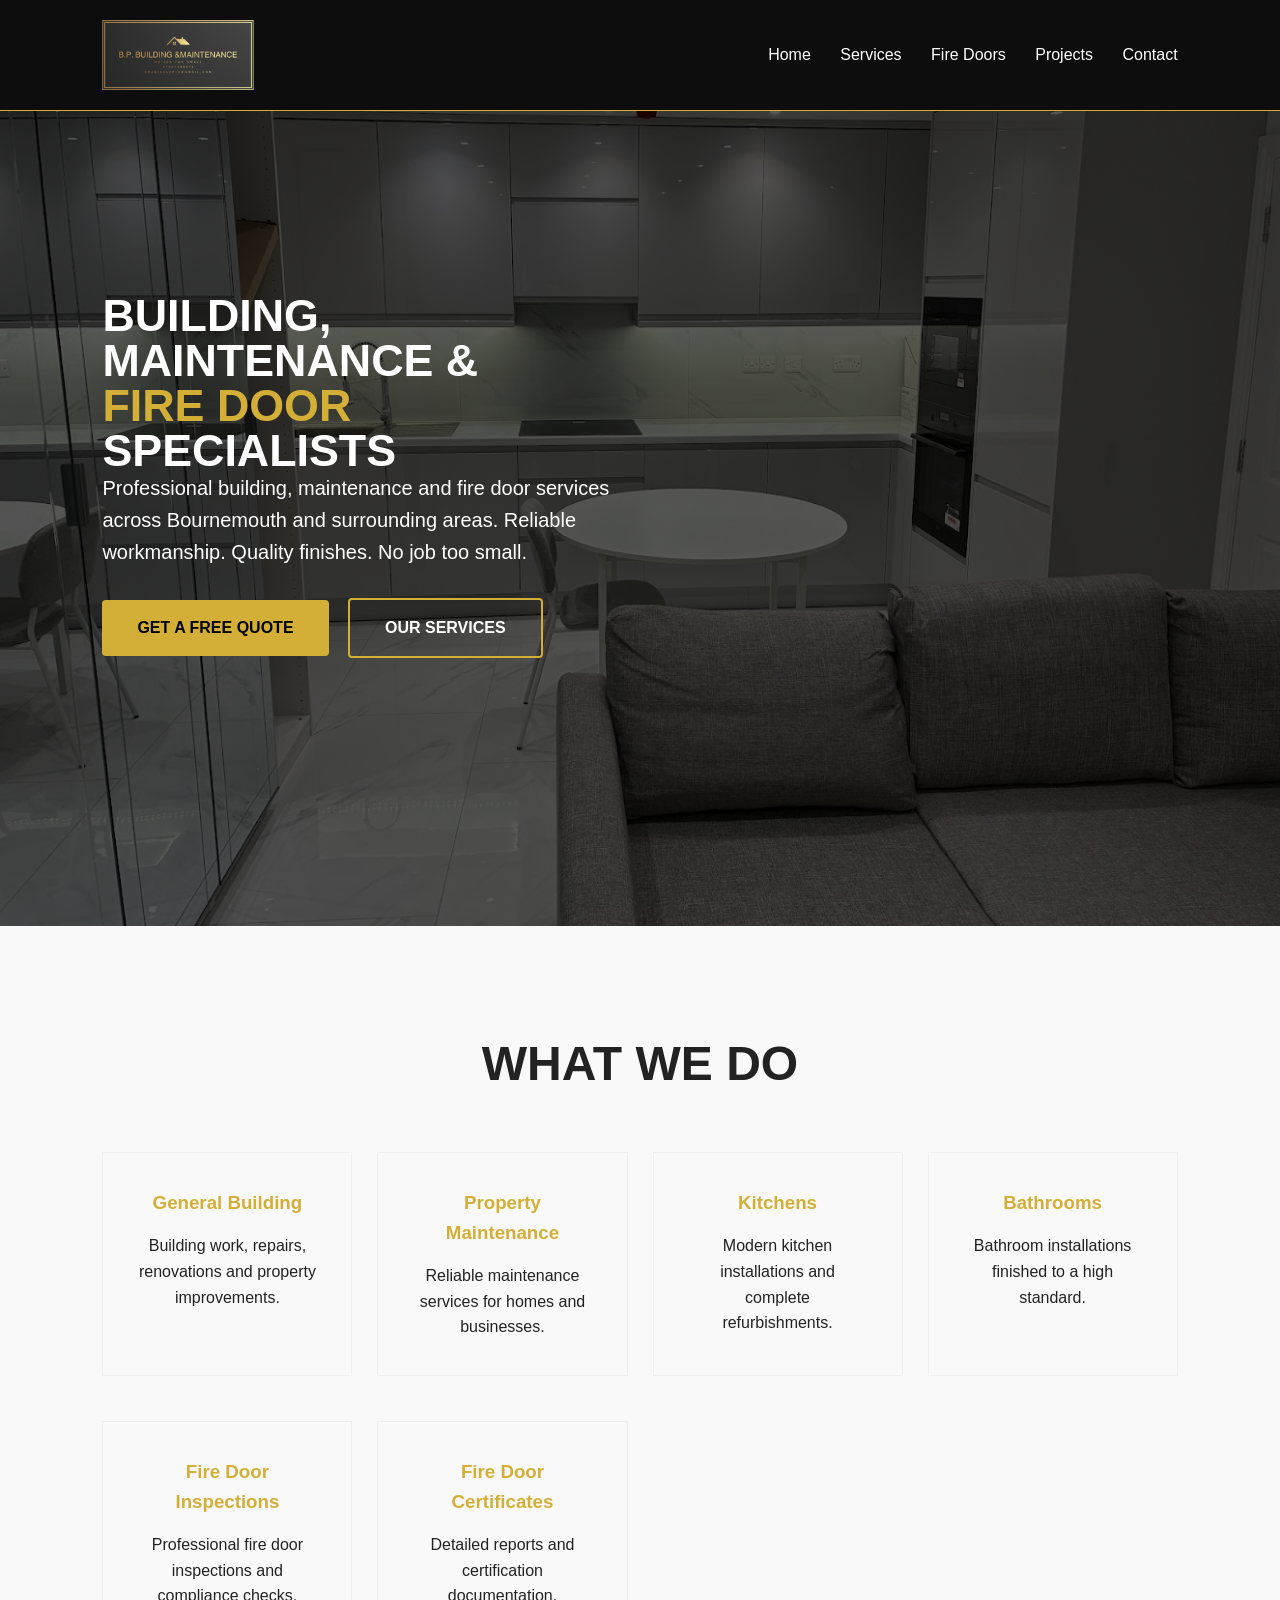
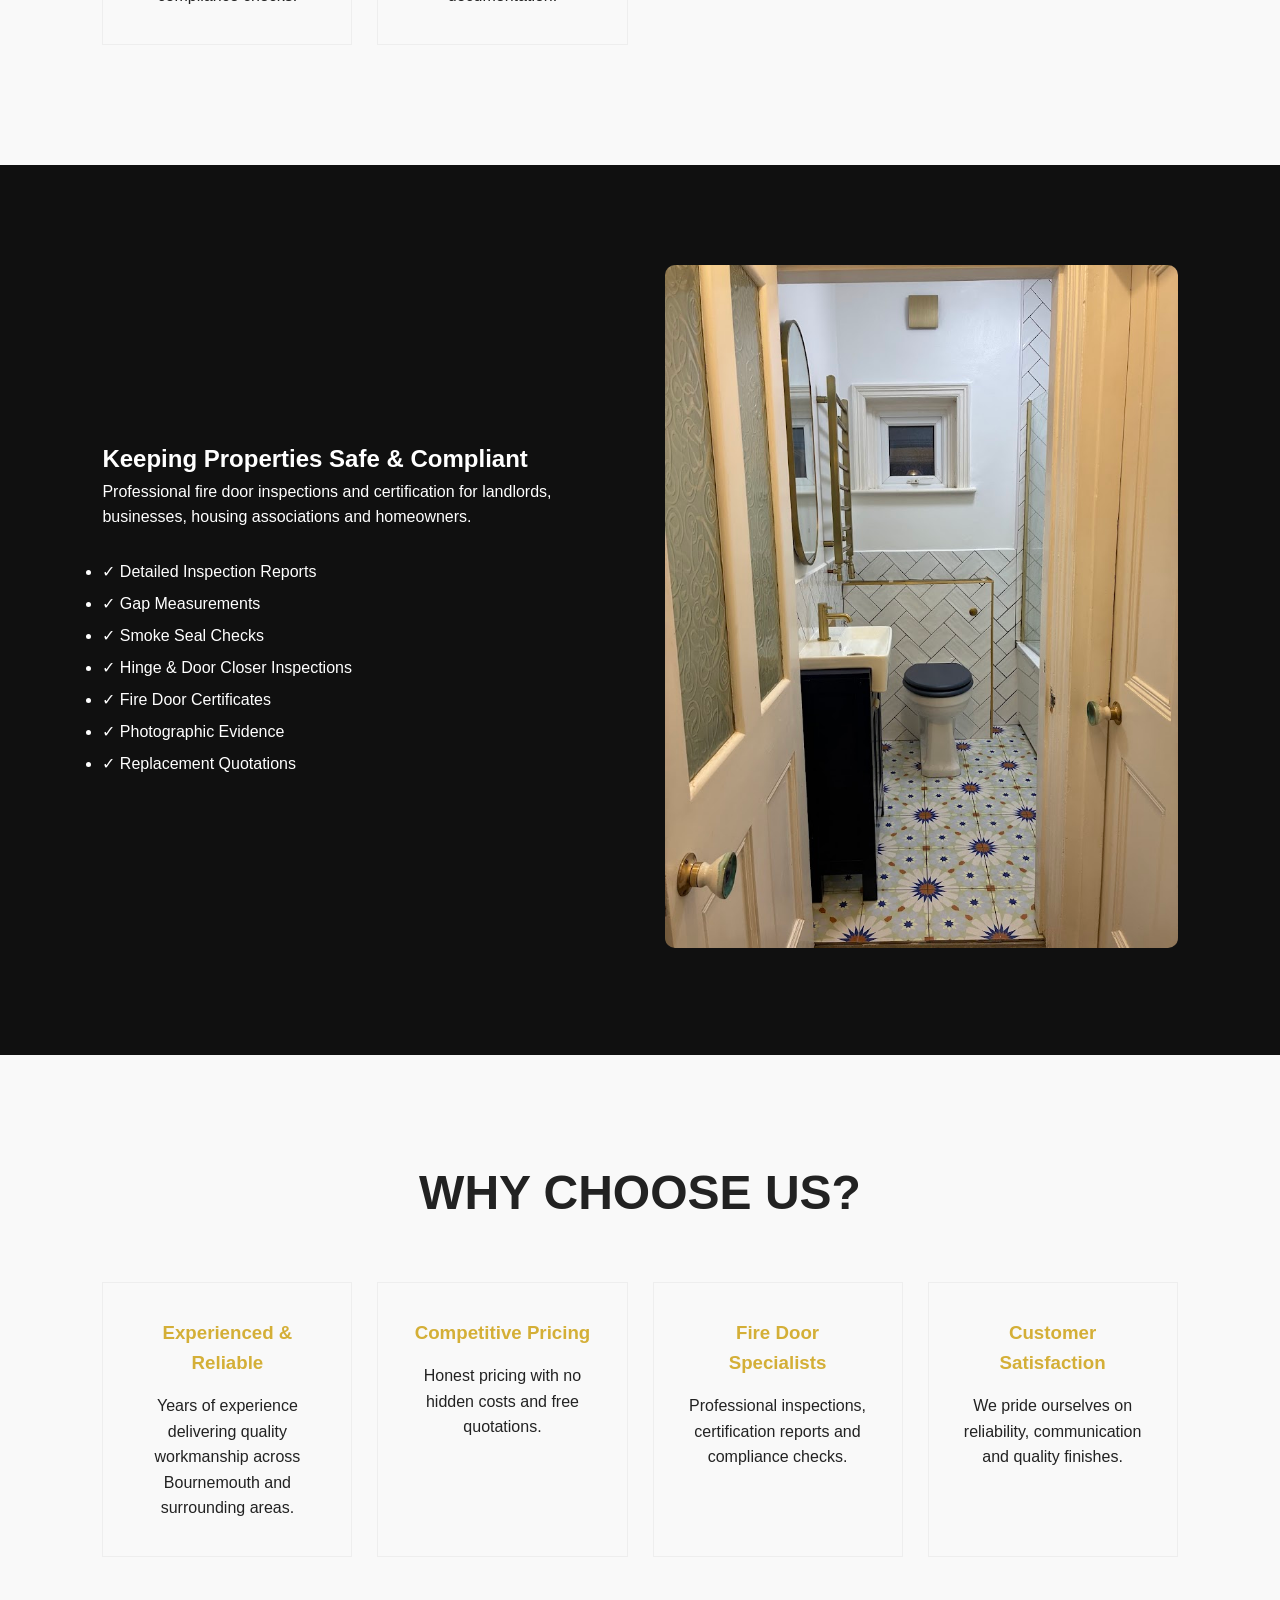
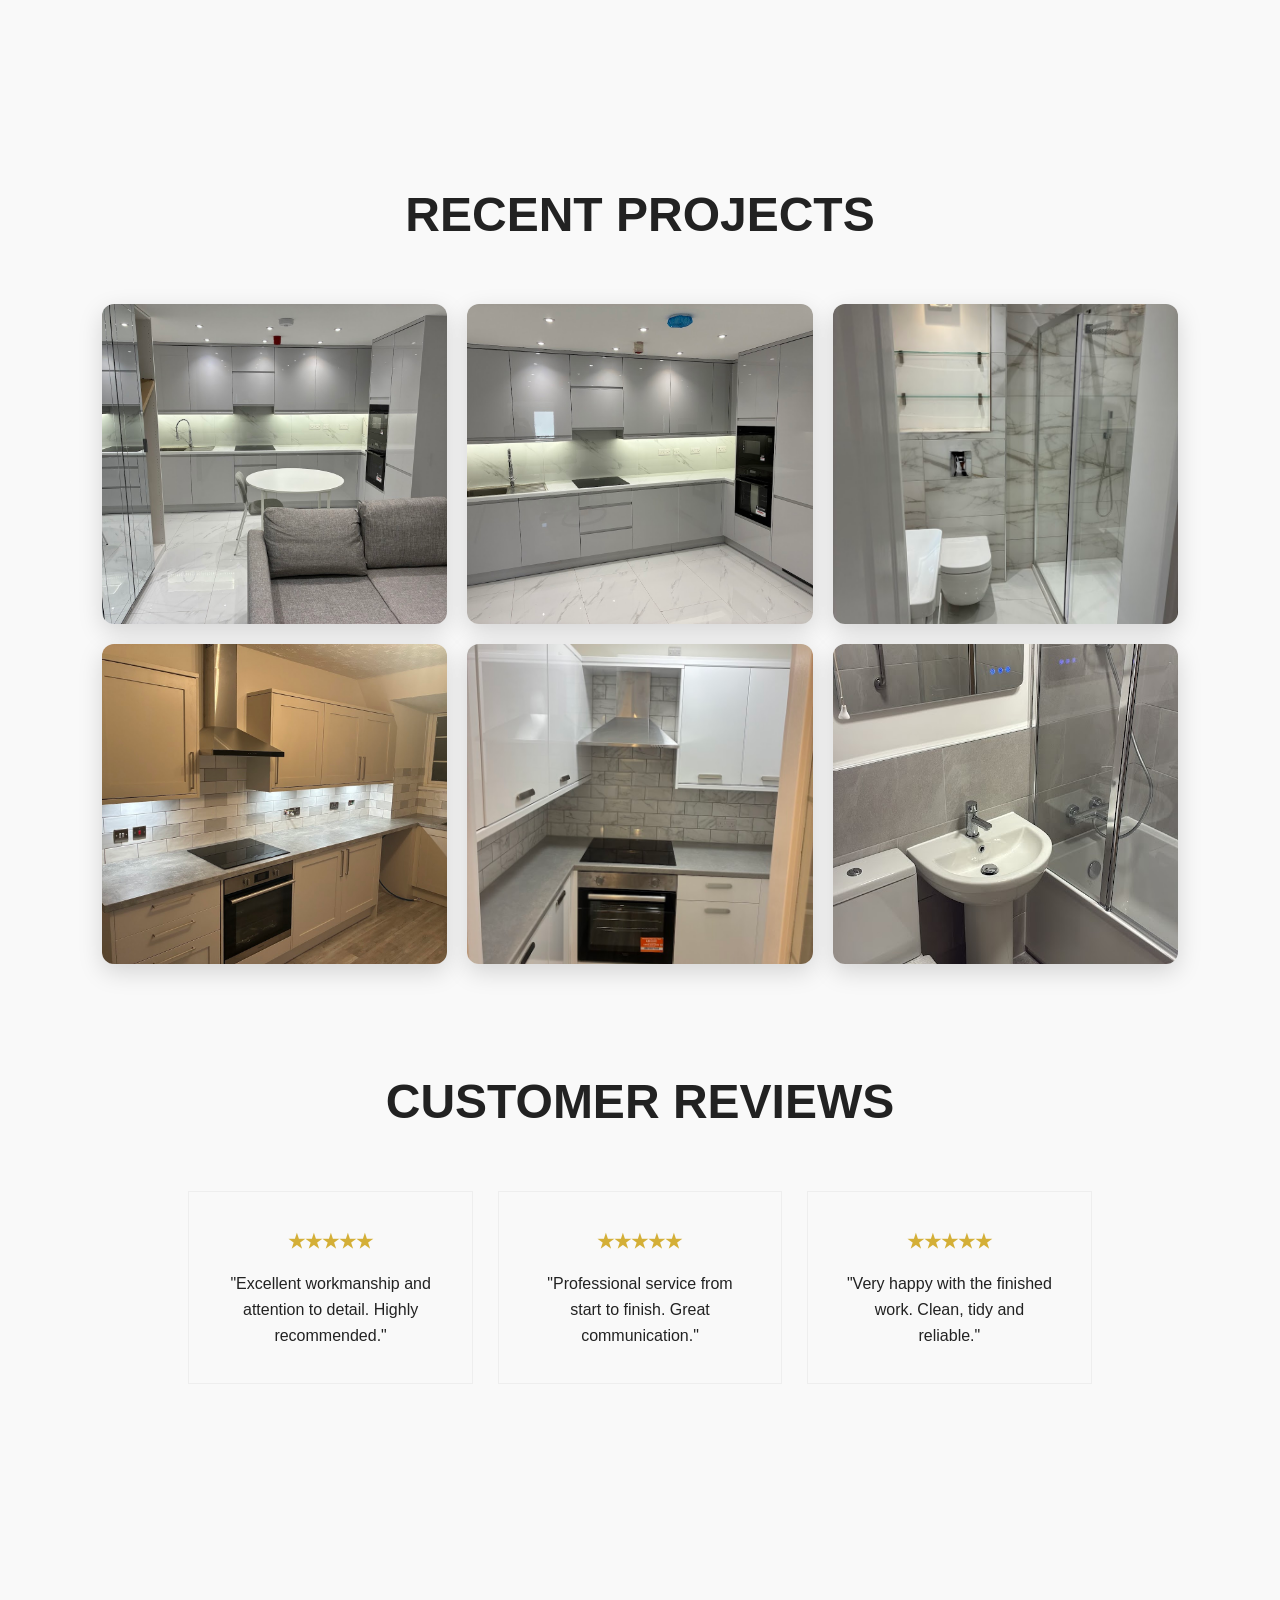
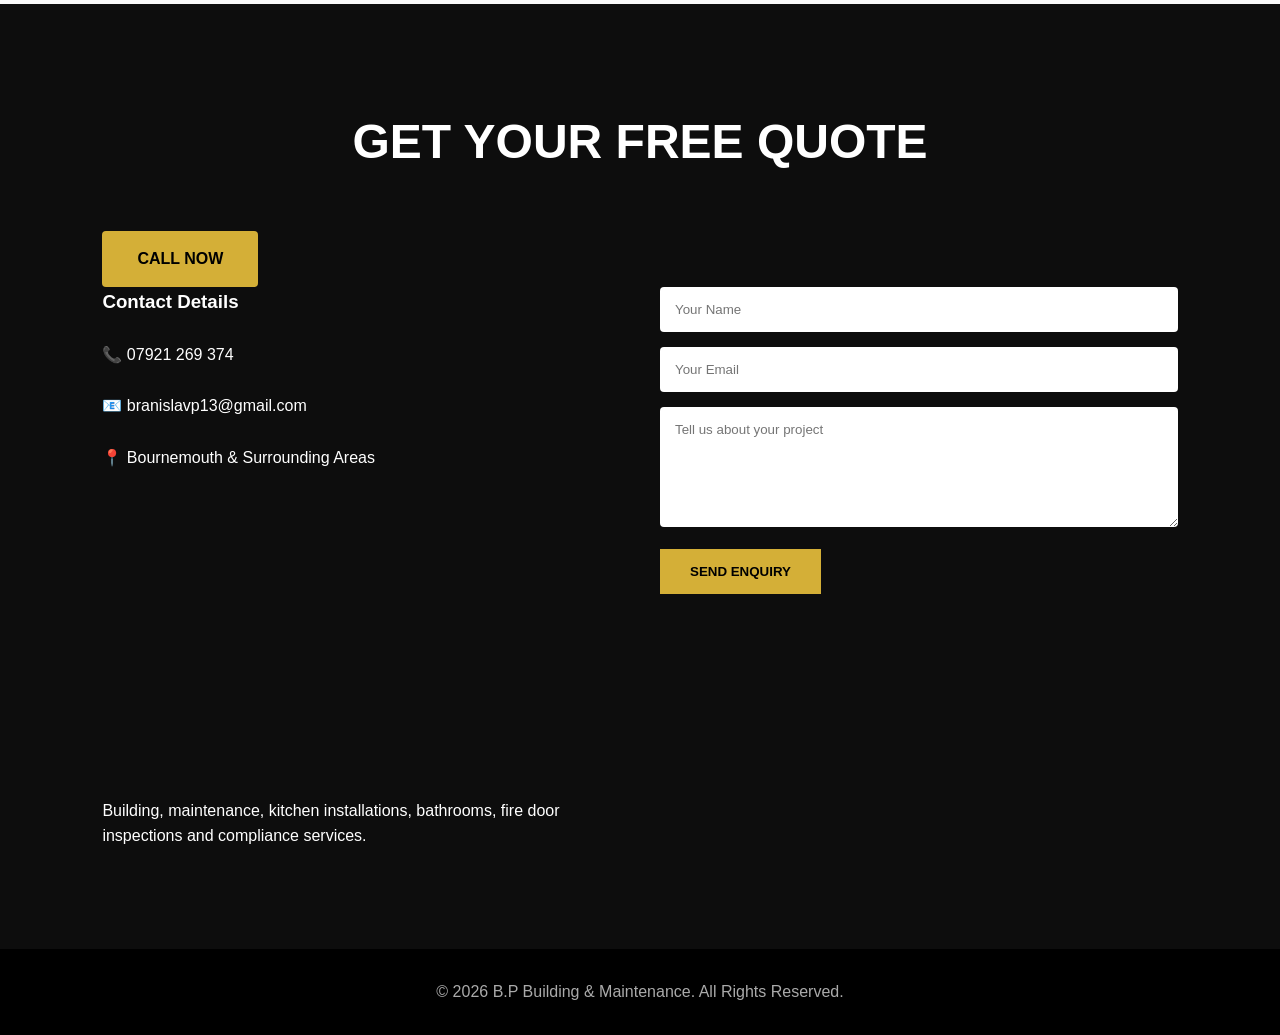
==== commit 088f25a4: "Update index.html" ====
--- a/index.html
+++ b/index.html
@@ -24,31 +24,7 @@
 </nav>
 
 </header>
-<section style="background:#0d0d0d;color:white;padding:40px 8%;">
-<div style="display:flex;justify-content:space-around;flex-wrap:wrap;text-align:center;gap:30px;">
-
-<div>
-<h2 style="color:#d4af37;">✓</h2>
-<h3>Fully Insured</h3>
-</div>
-
-<div>
-<h2 style="color:#d4af37;">£</h2>
-<h3>Free Quotes</h3>
-</div>
-
-<div>
-<h2 style="color:#d4af37;">★</h2>
-<h3>Quality Workmanship</h3>
-</div>
-
-<div>
-<h2 style="color:#d4af37;">🏠</h2>
-<h3>Bournemouth Based</h3>
-</div>
-
-</div>
-</section>
+
 <section class="hero" id="home">
 
 <div class="hero-content">
--- a/style.css
+++ b/style.css
@@ -282,3 +282,16 @@
 }
 
 }
+.call-button{
+position:fixed;
+bottom:20px;
+right:20px;
+background:#d4af37;
+color:black;
+padding:15px 20px;
+font-weight:bold;
+text-decoration:none;
+border-radius:50px;
+z-index:9999;
+box-shadow:0 4px 10px rgba(0,0,0,0.3);
+}
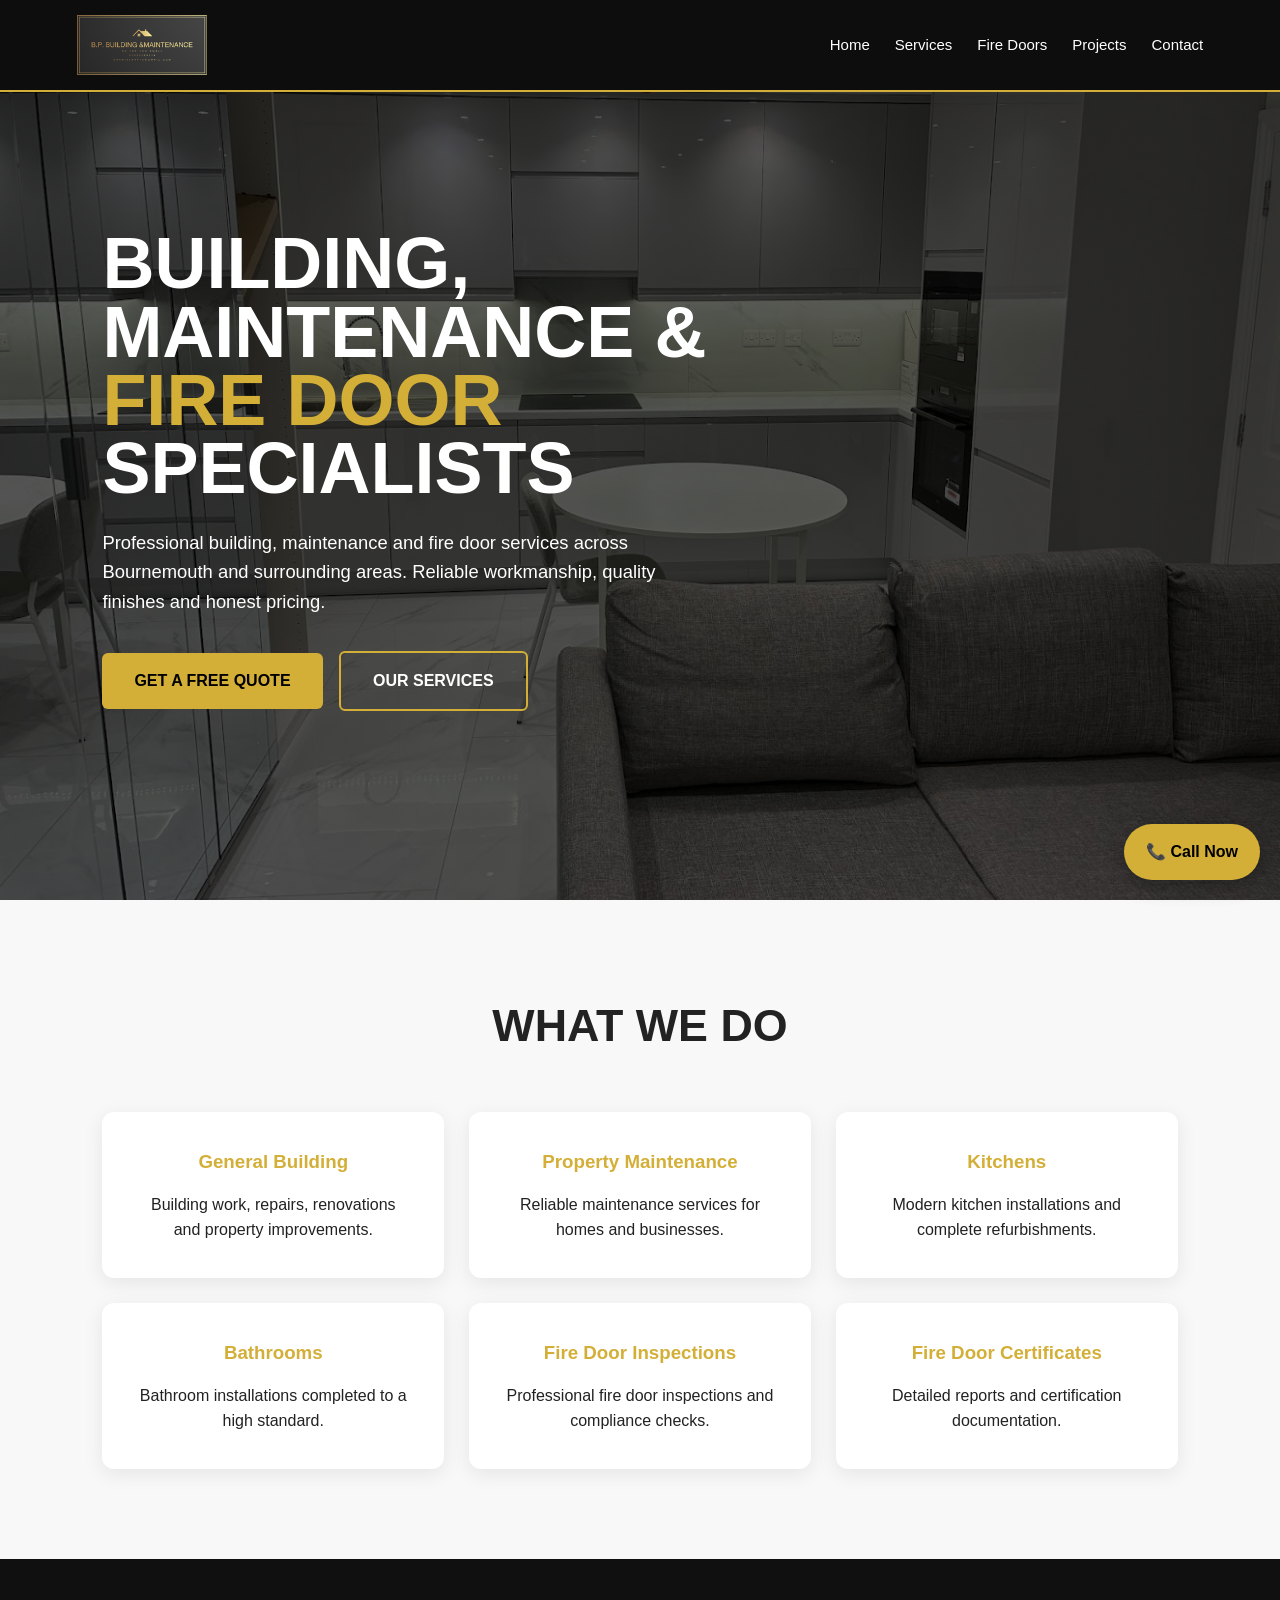
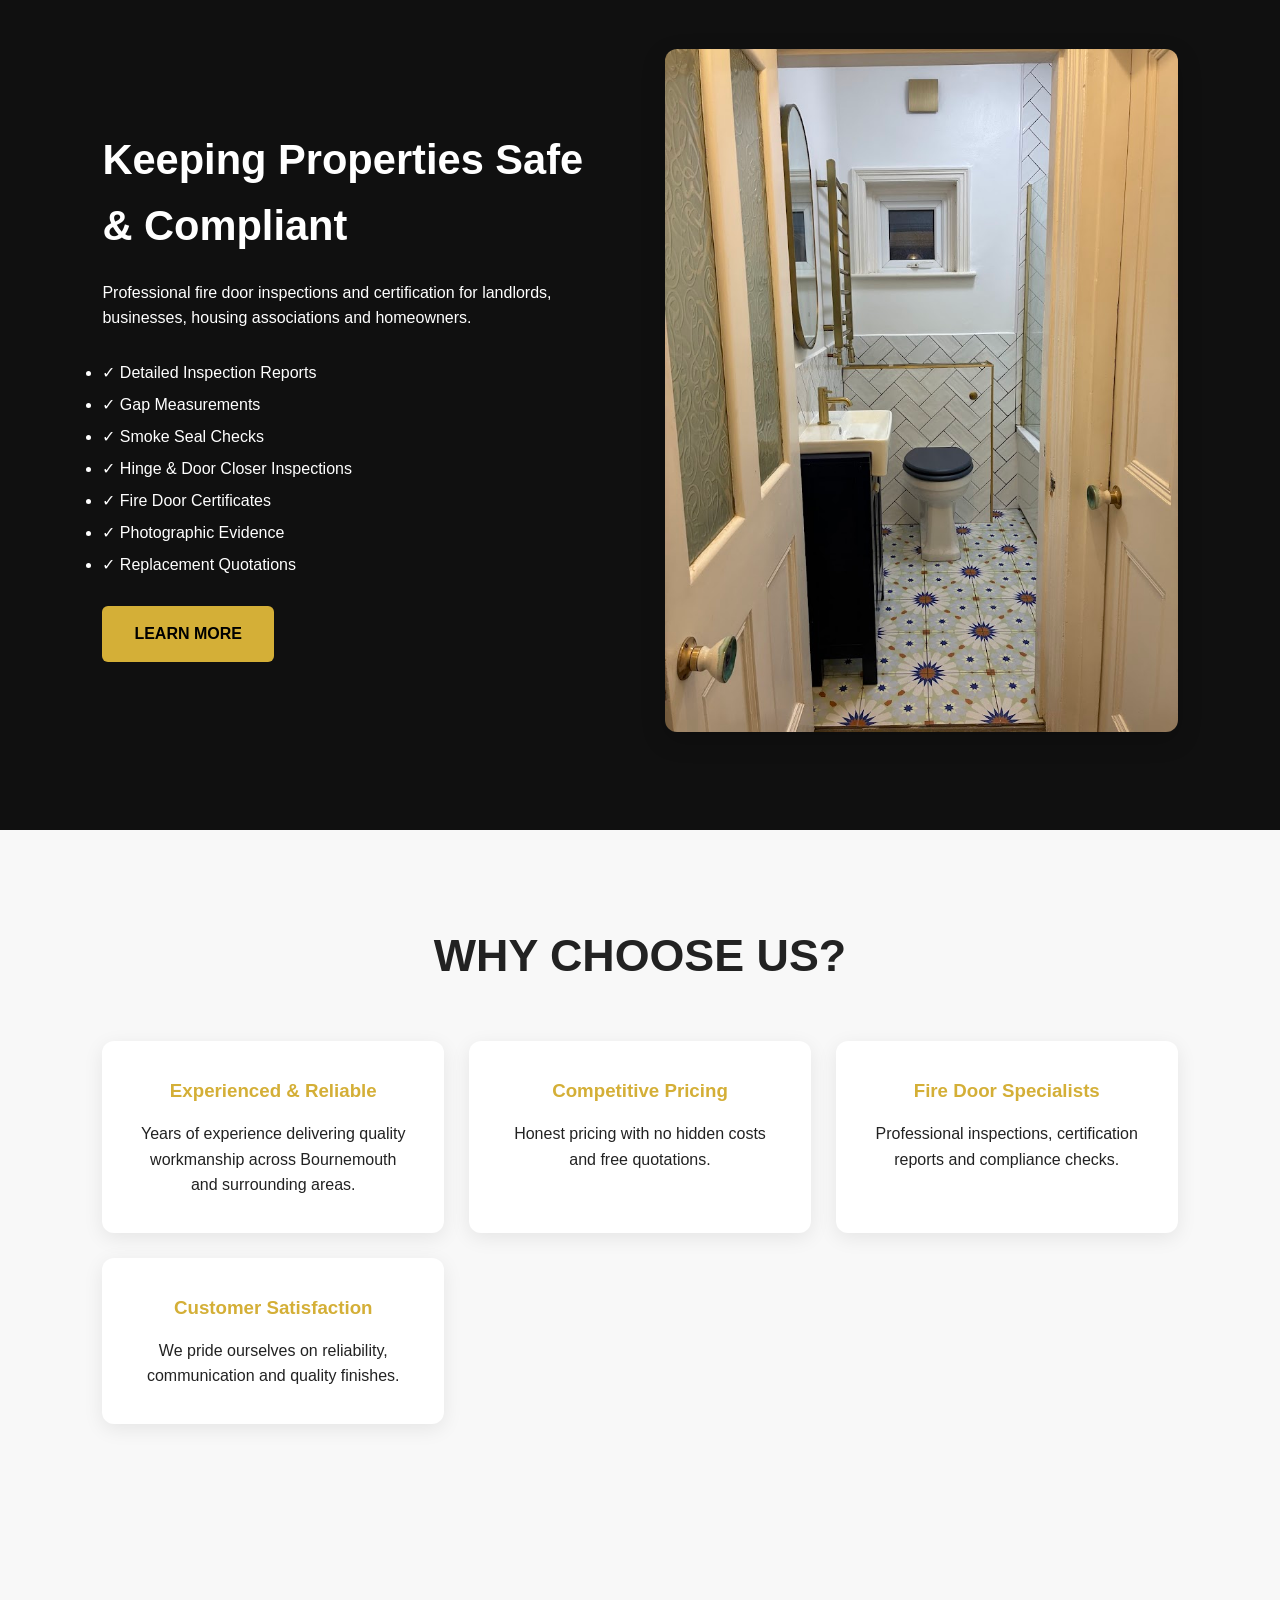
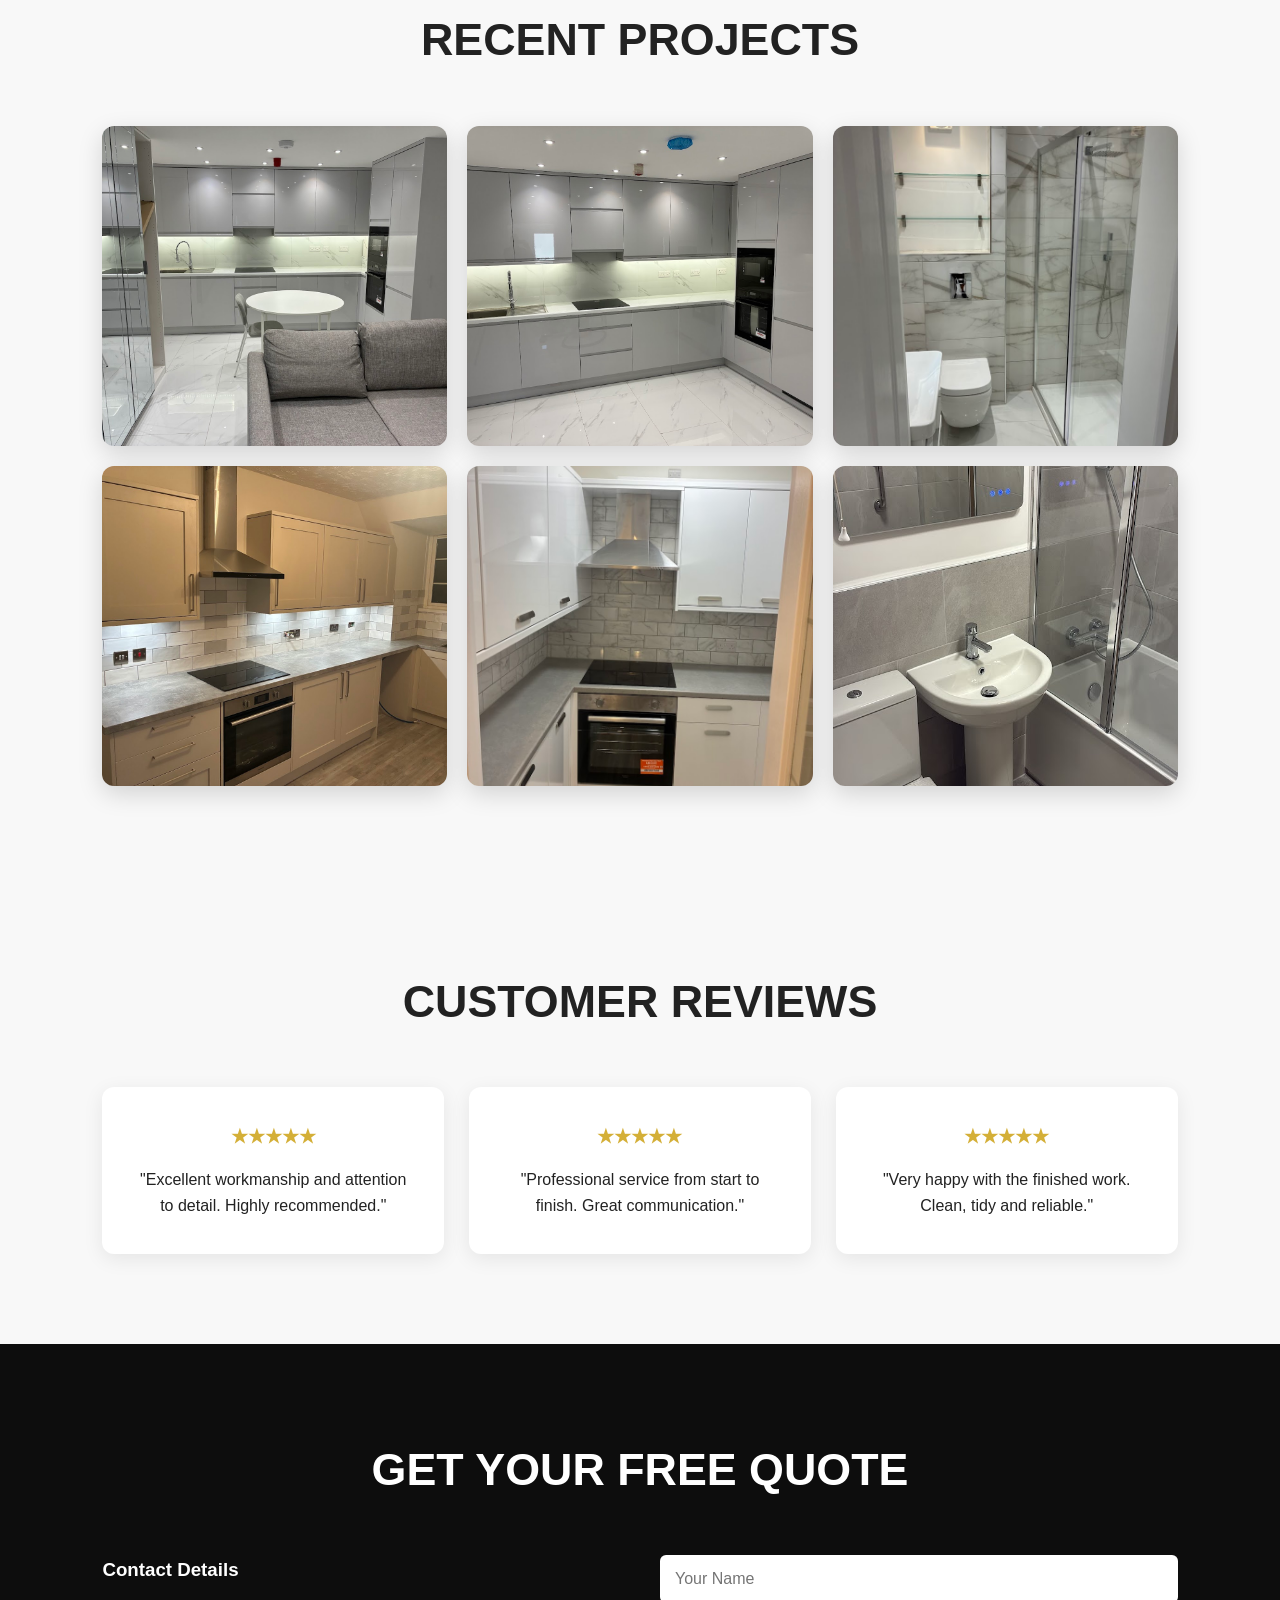
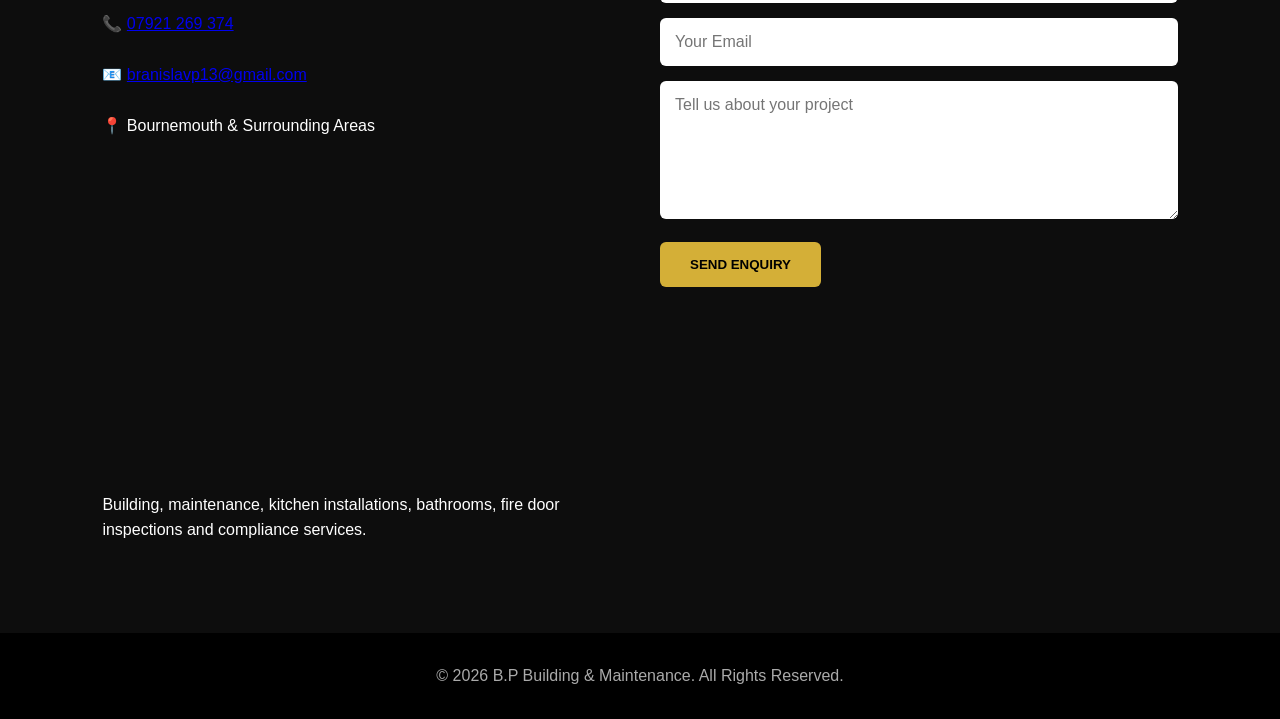
==== commit 574fed63: "Update index.html" ====
--- a/index.html
+++ b/index.html
@@ -1,15 +1,22 @@
 <!DOCTYPE html>
 <html lang="en">
+
 <head>
 <meta charset="UTF-8">
 <meta name="viewport" content="width=device-width, initial-scale=1.0">
+
 <title>B.P Building & Maintenance</title>
+
+<meta name="description" content="Professional building, maintenance, kitchen fitting, bathroom installation and fire door inspection services across Bournemouth and surrounding areas.">
+
 <link rel="stylesheet" href="style.css">
 </head>
+
+<body>
+
 <a href="tel:07921269374" class="call-button">
 📞 Call Now
 </a>
-<body>
 
 <header>
 
@@ -38,10 +45,12 @@
 
 <p>
 Professional building, maintenance and fire door services across Bournemouth and surrounding areas.
-Reliable workmanship. Quality finishes. No job too small.
-</p>
-
-<a href="#contact" class="btn">GET A FREE QUOTE</a>
+Reliable workmanship, quality finishes and honest pricing.
+</p>
+
+<a href="#contact" class="btn">
+GET A FREE QUOTE
+</a>
 
 <a href="#services" class="btn btn-outline">
 OUR SERVICES
@@ -53,7 +62,9 @@
 
 <section class="section" id="services">
 
-<h2 class="section-title">WHAT WE DO</h2>
+<h2 class="section-title">
+WHAT WE DO
+</h2>
 
 <div class="services">
 
@@ -74,7 +85,7 @@
 
 <div class="card">
 <h3>Bathrooms</h3>
-<p>Bathroom installations finished to a high standard.</p>
+<p>Bathroom installations completed to a high standard.</p>
 </div>
 
 <div class="card">
@@ -91,7 +102,7 @@
 
 </section>
 
-<section class="section dark" id="firedoors">
+<section class="section dark">
 
 <div class="fire-grid">
 
@@ -102,7 +113,8 @@
 </h2>
 
 <p>
-Professional fire door inspections and certification for landlords, businesses, housing associations and homeowners.
+Professional fire door inspections and certification for landlords,
+businesses, housing associations and homeowners.
 </p>
 
 <br>
@@ -117,20 +129,29 @@
 <li>✓ Replacement Quotations</li>
 </ul>
 
+<br>
+
+<a href="firedoors.html" class="btn">
+LEARN MORE
+</a>
+
 </div>
 
 <div>
 
-<img src="IMG_8634.jpg">
-
-</div>
-
-</div>
-
-</section>
+<img src="IMG_8634.jpg" alt="Fire Door Inspection">
+
+</div>
+
+</div>
+
+</section>
+
 <section class="section">
 
-<h2 class="section-title">WHY CHOOSE US?</h2>
+<h2 class="section-title">
+WHY CHOOSE US?
+</h2>
 
 <div class="services">
 
@@ -157,24 +178,31 @@
 </div>
 
 </section>
-  
+
 <section class="section" id="projects">
 
-<h2 class="section-title">RECENT PROJECTS</h2>
+<h2 class="section-title">
+RECENT PROJECTS
+</h2>
 
 <div class="gallery">
 
-<img src="IMG_8243.jpg">
-<img src="IMG_8172.jpg">
-<img src="IMG_8234.jpg">
-<img src="IMG_8374.jpg">
-<img src="IMG_8561.jpg">
-<img src="67DB610A-0C4D-438C-A742-4B224E9ED5FD.jpg">
-
-</div>
+<img src="IMG_8243.jpg" alt="Building Project">
+<img src="IMG_8172.jpg" alt="Building Project">
+<img src="IMG_8234.jpg" alt="Building Project">
+<img src="IMG_8374.jpg" alt="Building Project">
+<img src="IMG_8561.jpg" alt="Building Project">
+<img src="67DB610A-0C4D-438C-A742-4B224E9ED5FD.jpg" alt="Building Project">
+
+</div>
+
+</section>
+
 <section class="section">
 
-<h2 class="section-title">CUSTOMER REVIEWS</h2>
+<h2 class="section-title">
+CUSTOMER REVIEWS
+</h2>
 
 <div class="services">
 
@@ -196,14 +224,12 @@
 </div>
 
 </section>
-</section>
 
 <section class="section contact" id="contact">
 
-<h2 class="section-title">GET YOUR FREE QUOTE</h2>
-<a href="tel:07921269374" class="btn">
-CALL NOW
-</a>
+<h2 class="section-title">
+GET YOUR FREE QUOTE
+</h2>
 
 <div class="contact-grid">
 
@@ -213,23 +239,29 @@
 
 <br>
 
-<p>📞 07921 269 374</p>
-
-<br>
-
-<p>📧 branislavp13@gmail.com</p>
-
-<br>
-
-<p>📍 Bournemouth & Surrounding Areas</p>
+<p>
+📞 <a href="tel:07921269374">07921 269 374</a>
+</p>
+
+<br>
+
+<p>
+📧 <a href="mailto:branislavp13@gmail.com">branislavp13@gmail.com</a>
+</p>
+
+<br>
+
+<p>
+📍 Bournemouth & Surrounding Areas
+</p>
+
 <iframe
 src="https://www.google.com/maps?q=Bournemouth&output=embed"
-width="100%"
 height="300"
-style="border:0;border-radius:10px;margin-top:20px;">
+style="border:0;margin-top:20px;">
 </iframe>
 
-<br>
+<br><br>
 
 <p>
 Building, maintenance, kitchen installations, bathrooms,
@@ -241,15 +273,20 @@
 <div>
 
 <form action="https://formsubmit.co/branislavp13@gmail.com" method="POST">
+
 <input type="hidden" name="_captcha" value="false">
 <input type="hidden" name="_subject" value="New Website Enquiry">
-<input type="hidden" name="_next" value="https://brianpalascak23-sketch.github.io/bpbuildingmaintenance/">
-
-<input type="text" name="name" placeholder="Your Name">
-
-<input type="email" name="email" placeholder="Your Email">
-
-<textarea name="message" rows="6" placeholder="Tell us about your project"></textarea>
+
+<input type="text" name="name" placeholder="Your Name" required>
+
+<input type="email" name="email" placeholder="Your Email" required>
+
+<textarea
+name="message"
+rows="6"
+placeholder="Tell us about your project"
+required></textarea>
+
 <button type="submit">
 SEND ENQUIRY
 </button>
@@ -263,12 +300,9 @@
 </section>
 
 <footer>
-
 © 2026 B.P Building & Maintenance. All Rights Reserved.
-
 </footer>
 
 </body>
+
 </html>
-
-
--- a/style.css
+++ b/style.css
@@ -7,42 +7,55 @@
 }
 
 body{
-background:#f9f9f9;
+background:#f8f8f8;
 color:#222;
 line-height:1.6;
-}
+overflow-x:hidden;
+}
+
+/* HEADER */
 
 header{
 position:fixed;
 top:0;
 left:0;
 width:100%;
-padding:20px 8%;
+padding:15px 6%;
 background:#0d0d0d;
 display:flex;
 justify-content:space-between;
 align-items:center;
 z-index:1000;
-border-bottom:1px solid #d4af37;
+border-bottom:2px solid #d4af37;
 }
 
 .logo{
-height:70px;
+height:60px;
+width:auto;
+}
+
+nav{
+display:flex;
+align-items:center;
+gap:25px;
 }
 
 nav a{
 color:white;
 text-decoration:none;
-margin-left:25px;
 font-weight:500;
+font-size:15px;
+transition:0.3s;
 }
 
 nav a:hover{
 color:#d4af37;
 }
 
+/* HERO */
+
 .hero{
-height:100vh;
+min-height:100vh;
 background:
 linear-gradient(rgba(0,0,0,.65),rgba(0,0,0,.65)),
 url("IMG_8243.jpg");
@@ -50,7 +63,7 @@
 background-position:center;
 display:flex;
 align-items:center;
-padding:0 8%;
+padding:120px 8% 80px;
 color:white;
 }
 
@@ -59,33 +72,38 @@
 }
 
 .hero h1{
-    font-size: 2.8rem;
-    line-height: 1;
-
-
-}
-.card{
-    margin-bottom:20px;
-}
+font-size:4.5rem;
+line-height:0.95;
+font-weight:800;
+margin-bottom:25px;
+}
+
 .gold{
 color:#d4af37;
 }
 
 .hero p{
-font-size:20px;
-max-width:550px;
-margin-bottom:30px;
-}
+font-size:1.15rem;
+max-width:600px;
+margin-bottom:35px;
+}
+
+/* BUTTONS */
 
 .btn{
 display:inline-block;
-padding:15px 35px;
+padding:15px 32px;
 background:#d4af37;
 color:black;
+text-decoration:none;
 font-weight:700;
-text-decoration:none;
-margin-right:15px;
-border-radius:4px;
+border-radius:6px;
+margin-right:12px;
+transition:0.3s;
+}
+
+.btn:hover{
+transform:translateY(-2px);
 }
 
 .btn-outline{
@@ -94,32 +112,39 @@
 color:white;
 }
 
+/* SECTIONS */
+
 .section{
-padding:100px 8%;
+padding:90px 8%;
 }
 
 .section-title{
 text-align:center;
-font-size:48px;
+font-size:2.8rem;
 margin-bottom:50px;
-}
+font-weight:700;
+}
+
+/* CARDS */
 
 .services{
 display:grid;
-grid-template-columns:repeat(auto-fit,minmax(250px,1fr));
+grid-template-columns:repeat(auto-fit,minmax(260px,1fr));
 gap:25px;
 }
 
 .card{
+background:white;
 padding:35px;
-border:1px solid #eee;
-text-align:center;
-transition:.3s;
+border-radius:12px;
+text-align:center;
+box-shadow:0 5px 20px rgba(0,0,0,0.08);
+transition:0.3s;
 }
 
 .card:hover{
 transform:translateY(-5px);
-box-shadow:0 10px 25px rgba(0,0,0,.1);
+box-shadow:0 15px 30px rgba(0,0,0,0.12);
 }
 
 .card h3{
@@ -127,10 +152,14 @@
 margin-bottom:15px;
 }
 
+/* DARK SECTION */
+
 .dark{
 background:#101010;
 color:white;
 }
+
+/* FIRE GRID */
 
 .fire-grid{
 display:grid;
@@ -141,8 +170,16 @@
 
 .fire-grid img{
 width:100%;
-border-radius:10px;
-}
+border-radius:12px;
+box-shadow:0 8px 25px rgba(0,0,0,0.2);
+}
+
+.fire-title{
+font-size:2.6rem;
+margin-bottom:20px;
+}
+
+/* GALLERY */
 
 .gallery{
 display:grid;
@@ -155,19 +192,16 @@
 height:320px;
 object-fit:cover;
 border-radius:12px;
-transition:.3s;
+transition:0.3s;
 cursor:pointer;
-box-shadow:0 8px 25px rgba(0,0,0,.15);
-}
-
-.gallery img:hover{
-transform:scale(1.04);
-box-shadow:0 12px 30px rgba(0,0,0,.25);
+box-shadow:0 8px 25px rgba(0,0,0,0.15);
 }
 
 .gallery img:hover{
 transform:scale(1.03);
 }
+
+/* CONTACT */
 
 .contact{
 background:#0d0d0d;
@@ -180,118 +214,159 @@
 gap:40px;
 }
 
-input,textarea{
+input,
+textarea,
+select{
 width:100%;
 padding:15px;
 margin-bottom:15px;
 border:none;
-border-radius:4px;
+border-radius:6px;
+font-size:16px;
 }
 
 button{
 background:#d4af37;
+color:black;
 border:none;
 padding:15px 30px;
 font-weight:700;
 cursor:pointer;
-}
-
-footer{
-background:black;
-color:#aaa;
-text-align:center;
-padding:30px;
-}
-
-@media(max-width:900px){
-
-.hero h1{
-font-size:50px;
-}
-
-.fire-grid,
-.contact-grid{
-grid-template-columns:1fr;
-}
-
-nav{
-display:none;
-}
-
-select{
-width:100%;
-padding:15px;
-margin-bottom:15px;
-border:none;
-border-radius:4px;
-font-size:16px;
-background:white;
-height:52px;
-}
-
-  button:hover{
-opacity:0.9;
+border-radius:6px;
+transition:0.3s;
+}
+
+button:hover{
 transform:translateY(-2px);
-transition:0.3s;
-}
-  input,
-textarea,
-select{
-    width:100%;
-    padding:16px;
-    font-size:16px;
-    box-sizing:border-box;
-}
-    .fire-title{
-    font-size:48px;
-}
-
-@media (max-width:768px){
-    .fire-title{
-        font-size:32px;
-    }
-}
-
-@media (max-width:768px){
-
-nav{
-display:flex;
-flex-direction:column;
-gap:15px;
-text-align:center;
-}
-
-}
-
-@media (max-width:768px){
-
-.hero h1{
-font-size:42px;
-line-height:1.1;
-}
-
-.hero p{
-font-size:16px;
-}
-
-}
-    @media (max-width:768px){
-
-.gallery{
-grid-template-columns:1fr;
-}
-
-}
+}
+
+iframe{
+width:100%;
+border-radius:12px;
+}
+
+/* CALL BUTTON */
+
 .call-button{
 position:fixed;
 bottom:20px;
 right:20px;
 background:#d4af37;
 color:black;
-padding:15px 20px;
-font-weight:bold;
+padding:15px 22px;
 text-decoration:none;
+font-weight:700;
 border-radius:50px;
 z-index:9999;
-box-shadow:0 4px 10px rgba(0,0,0,0.3);
-}
+box-shadow:0 6px 20px rgba(0,0,0,0.3);
+transition:0.3s;
+}
+
+.call-button:hover{
+transform:translateY(-3px);
+}
+
+/* FOOTER */
+
+footer{
+background:black;
+color:#aaa;
+text-align:center;
+padding:30px;
+}
+
+/* TABLET */
+
+@media(max-width:900px){
+
+.hero h1{
+font-size:3.4rem;
+}
+
+.fire-grid,
+.contact-grid{
+grid-template-columns:1fr;
+}
+
+.section-title{
+font-size:2.2rem;
+}
+
+}
+
+/* MOBILE */
+
+@media(max-width:600px){
+
+header{
+flex-direction:column;
+padding:12px 15px;
+gap:12px;
+}
+
+.logo{
+height:50px;
+}
+
+nav{
+flex-wrap:wrap;
+justify-content:center;
+gap:12px;
+}
+
+nav a{
+font-size:14px;
+}
+
+.hero{
+padding:140px 20px 60px;
+text-align:center;
+}
+
+.hero-content{
+max-width:100%;
+}
+
+.hero h1{
+font-size:2.5rem;
+line-height:1;
+}
+
+.hero p{
+font-size:16px;
+}
+
+.btn{
+display:block;
+margin:10px 0;
+text-align:center;
+}
+
+.section{
+padding:70px 20px;
+}
+
+.section-title{
+font-size:2rem;
+}
+
+.fire-title{
+font-size:2rem;
+}
+
+.gallery{
+grid-template-columns:1fr;
+}
+
+.gallery img{
+height:250px;
+}
+
+.call-button{
+bottom:15px;
+right:15px;
+padding:12px 18px;
+font-size:14px;
+}
+
+}
